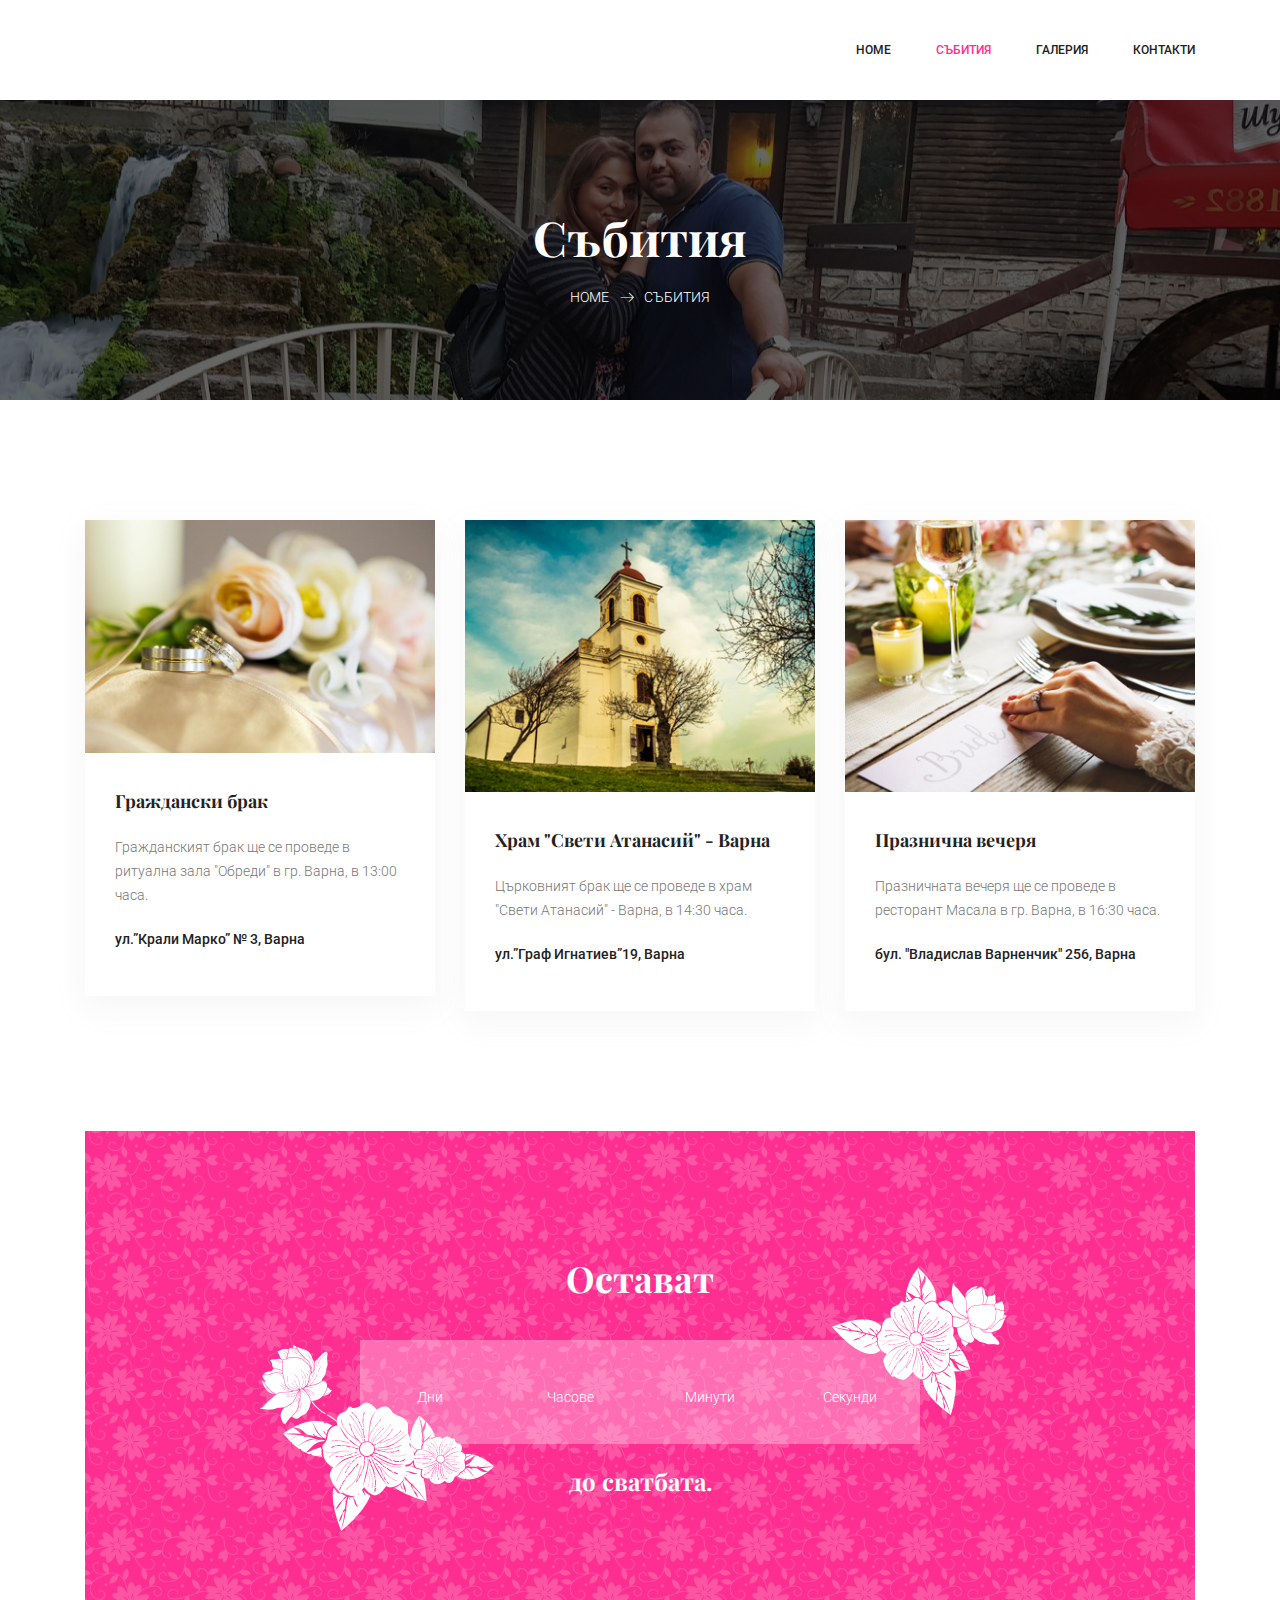
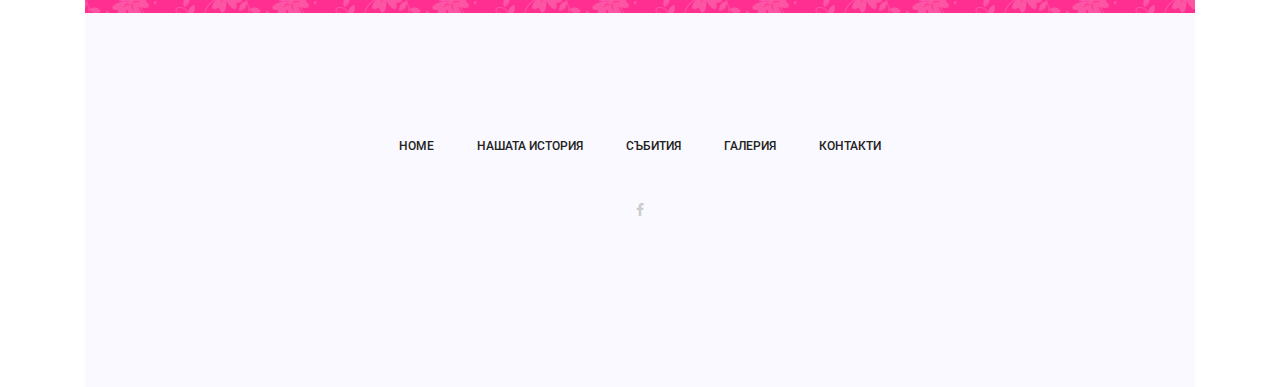
==== accomodation.html @ 2ae1860b "Initial commit" ====
<!doctype html>
<html lang="en">

<head>
	<!-- Required meta tags -->
	<meta charset="utf-8">
	<meta name="viewport" content="width=device-width, initial-scale=1, shrink-to-fit=no">
	<link rel="icon" href="img/favicon.png" type="image/png">
	<title>Сватбата на Ники и Стефи</title>
	<!-- Bootstrap CSS -->
	<link rel="stylesheet" href="css/bootstrap.css">
	<link rel="stylesheet" href="vendors/linericon/style.css">
	<link rel="stylesheet" href="css/font-awesome.min.css">
	<link rel="stylesheet" href="vendors/owl-carousel/owl.carousel.min.css">
	<link rel="stylesheet" href="vendors/lightbox/simpleLightbox.css">
	<link rel="stylesheet" href="vendors/nice-select/css/nice-select.css">
	<link rel="stylesheet" href="vendors/animate-css/animate.css">
	<!-- main css -->
	<link rel="stylesheet" href="css/style.css">
	<link rel="stylesheet" href="css/responsive.css">
</head>

<body>

	<!--================Header Menu Area =================-->
	<header class="header_area">
		<div class="main_menu">
			<nav class="navbar navbar-expand-lg navbar-light">
				<div class="container box_1620">
					<!-- Brand and toggle get grouped for better mobile display -->
					<a class="navbar-brand logo_h" href="index.html"><img src="img/logo.png" alt=""></a>
					<button class="navbar-toggler" type="button" data-toggle="collapse" data-target="#navbarSupportedContent"
					 aria-controls="navbarSupportedContent" aria-expanded="false" aria-label="Toggle navigation">
						<span class="icon-bar"></span>
						<span class="icon-bar"></span>
						<span class="icon-bar"></span>
					</button>
					<!-- Collect the nav links, forms, and other content for toggling -->
					<div class="collapse navbar-collapse offset" id="navbarSupportedContent">
						<ul class="nav navbar-nav menu_nav ml-auto">
							<li class="nav-item"><a class="nav-link" href="index.html">Home</a></li>
							<li class="nav-item active"><a class="nav-link" href="accomodation.html">Събития</a></li>
							<li class="nav-item"><a class="nav-link" href="gallery.html">Галерия</a></li>
							<li class="nav-item"><a class="nav-link" href="contact.html">Контакти</a></li>
						</ul>
					</div>
				</div>
			</nav>
		</div>
	</header>
	<!--================Header Menu Area =================-->

	<!--================Home Banner Area =================-->
	<section class="banner_area">
		<div class="banner_inner banner_box d-flex align-items-center">
			<div class="overlay bg-parallax" data-stellar-ratio="0.9" data-stellar-vertical-offset="0" data-background=""></div>
			<div class="container">
				<div class="banner_content text-center">
					<h2>Събития</h2>
					<div class="page_link">
						<a href="index.html">Home</a>
						<a href="accomodation.html">Събития</a>
					</div>
				</div>
			</div>
		</div>
	</section>
	<!--================End Home Banner Area =================-->

	<!--================Accomodation Area =================-->
	<section class="act_area p_120">
		<div class="container">
			<div class="row act_inner">
				<div class="col-lg-4">
					<div class="progress_item">
						<img class="img-fluid" src="./img/act/obredi2.jpg" alt="">
						<div class="progress_text">
							<a href="http://obredivarna.bg/">
								<h4>Граждански брак</h4>
							</a>
							<p>Гражданският брак ще се проведе в ритуална зала "Обреди" в гр. Варна, в 13:00 часа.</p>
							<div class="date">
								<a href="https://www.google.com/maps?ll=43.201697,27.91067&z=16&t=m&hl=bg-BG&gl=BG&mapclient=embed&daddr=%D1%83%D0%BB.+%E2%80%9E%D0%9A%D1%80%D0%B0%D0%BB%D0%B8+%D0%9C%D0%B0%D1%80%D0%BA%D0%BE%E2%80%9C+3+9000+%D0%92%D0%B0%D1%80%D0%BD%D0%B0+%D0%A6%D0%B5%D0%BD%D1%82%D1%8A%D1%80,+%D0%92%D0%B0%D1%80%D0%BD%D0%B0@43.2016972,27.9106699">ул.”Крали
									Марко” № 3, Варна</a>
							</div>
						</div>
					</div>
				</div>
				<div class="col-lg-4">
					<div class="progress_item">
						<img class="img-fluid" src="img/act/act-1.jpg" alt="">
						<div class="progress_text">
							<a href="http://www.sv-atanasii-varna.org/">
								<h4>Храм "Свети Атанасий" - Варна</h4>
							</a>
							<p>Църковният брак ще се проведе в храм "Свети Атанасий" - Варна, в 14:30 часа.</p>
							<div class="date">
								<a href="https://www.google.com/maps?q=%D1%83%D0%BB.+%D0%B3%D1%80%D0%B0%D1%84+%D0%B8%D0%B3%D0%BD%D0%B0%D1%82%D0%B8%D0%B5%D0%B2+19+%D0%B2%D0%B0%D1%80%D0%BD%D0%B0&um=1&ie=UTF-8&sa=X&ved=0ahUKEwjigrrato7gAhUKr6QKHTGVBI4Q_AUIDigB">
									ул.”Граф Игнатиев”19, Варна</a>
							</div>
						</div>
					</div>
				</div>
				<div class="col-lg-4">
					<div class="progress_item">
						<img class="img-fluid" src="img/act/act-3.jpg" alt="">
						<div class="progress_text">
							<a href="https://www.facebook.com/MasalaRestaurantVarna/">
								<h4>Празнична вечеря</h4>
							</a>
							<p>Празничната вечеря ще се проведе в ресторант Масала в гр. Варна, в 16:30 часа.</p>
							<div class="date">
								<a href="https://www.google.com/maps/place/%D0%9C%D0%BE%D0%BB+%D0%92%D0%B0%D1%80%D0%BD%D0%B0+%D0%A2%D0%B0%D1%83%D1%8A%D1%80%D1%81,+%D0%B1%D1%83%D0%BB.+%E2%80%9E%D0%92%D0%BB%D0%B0%D0%B4%D0%B8%D1%81%D0%BB%D0%B0%D0%B2+%D0%92%D0%B0%D1%80%D0%BD%D0%B5%D0%BD%D1%87%D0%B8%D0%BA%E2%80%9C+256,+9009+%D0%97%D0%B0%D0%BF%D0%B0%D0%B4%D0%BD%D0%B0+%D0%BF%D1%80%D0%BE%D0%BC%D0%B8%D1%88%D0%BB%D0%B5%D0%BD%D0%B0+%D0%B7%D0%BE%D0%BD%D0%B0,+%D0%92%D0%B0%D1%80%D0%BD%D0%B0/@43.2221572,27.874353,17z/data=!3m1!4b1!4m5!3m4!1s0x40a4549b9bf21429:0xadcc6a8dfb2bb887!8m2!3d43.2221833!4d27.8766342">бул.
									"Владислав Варненчик" 256, Варна</a>
							</div>
						</div>
					</div>
				</div>
			</div>
		</div>
	</section>
	<!--================End Accomodation Area =================-->

	<!--================Timer Area =================-->
	<section class="timer_area">
		<div class="container box_1620">
			<div class="timer_inner p_120">
				<h5>Остават</h5>
				<div id="timer" class="timer">
					<div class="timer__section days">
						<div class="timer__number"></div>
						<div class="timer__label">Дни</div>
					</div>
					<div class="timer__section hours">
						<div class="timer__number"></div>
						<div class="timer__label">Часове</div>
					</div>
					<div class="timer__section minutes">
						<div class="timer__number"></div>
						<div class="timer__label">Минути</div>
					</div>
					<div class="timer__section seconds">
						<div class="timer__number"></div>
						<div class="timer__label">Секунди</div>
					</div>
				</div>
				<p>до сватбата.</p>
			</div>
		</div>
	</section>

	<!--================End Timer Area =================-->

	<!--================Footer Area =================-->
	<footer class="footer_area">
		<div class="container box_1620">
			<div class="footer_inner p_120">
				<ul class="list f_menu">
					<li><a href="./index.html">Home</a></li>
					<li><a href="./our-story.html">Нашата История</a></li>
					<li><a href="./accomodation.html">Събития</a></li>
					<li><a href="./gallery.html">Галерия</a></li>
					<li><a href="./contact.html">Контакти</a></li>
				</ul>
				<ul class="list f_social">
					<li><a href="https://www.facebook.com/St.Koleva20"><i class="fa fa-facebook"></i></a></li>
				</ul>
			</div>
		</div>
	</footer>
	<!--================End Footer Area =================-->




	<!-- Optional JavaScript -->
	<!-- jQuery first, then Popper.js, then Bootstrap JS -->
	<script src="js/jquery-3.2.1.min.js"></script>
	<script src="js/popper.js"></script>
	<script src="js/bootstrap.min.js"></script>
	<script src="js/stellar.js"></script>
	<script src="vendors/lightbox/simpleLightbox.min.js"></script>
	<script src="vendors/nice-select/js/jquery.nice-select.min.js"></script>
	<script src="vendors/isotope/imagesloaded.pkgd.min.js"></script>
	<script src="vendors/isotope/isotope-min.js"></script>
	<script src="vendors/owl-carousel/owl.carousel.min.js"></script>
	<script src="js/jquery.ajaxchimp.min.js"></script>
	<script src="js/mail-script.js"></script>
	<script src="js/theme.js"></script>
	<script src="vendors/flipclock/timer.js"></script>

</body>

</html>
---- vendors/linericon/style.css ----
@font-face {
	font-family: 'Linearicons-Free';
	src:url('fonts/Linearicons-Free.eot?w118d');
	src:url('fonts/Linearicons-Free.eot?#iefixw118d') format('embedded-opentype'),
		url('fonts/Linearicons-Free.woff2?w118d') format('woff2'),
		url('fonts/Linearicons-Free.woff?w118d') format('woff'),
		url('fonts/Linearicons-Free.ttf?w118d') format('truetype'),
		url('fonts/Linearicons-Free.svg?w118d#Linearicons-Free') format('svg');
	font-weight: normal;
	font-style: normal;
}

.lnr {
	font-family: 'Linearicons-Free';
	speak: none;
	font-style: normal;
	font-weight: normal;
	font-variant: normal;
	text-transform: none;
	line-height: 1;

	/* Better Font Rendering =========== */
	-webkit-font-smoothing: antialiased;
	-moz-osx-font-smoothing: grayscale;
}

.lnr-home:before {
	content: "\e800";
}
.lnr-apartment:before {
	content: "\e801";
}
.lnr-pencil:before {
	content: "\e802";
}
.lnr-magic-wand:before {
	content: "\e803";
}
.lnr-drop:before {
	content: "\e804";
}
.lnr-lighter:before {
	content: "\e805";
}
.lnr-poop:before {
	content: "\e806";
}
.lnr-sun:before {
	content: "\e807";
}
.lnr-moon:before {
	content: "\e808";
}
.lnr-cloud:before {
	content: "\e809";
}
.lnr-cloud-upload:before {
	content: "\e80a";
}
.lnr-cloud-download:before {
	content: "\e80b";
}
.lnr-cloud-sync:before {
	content: "\e80c";
}
.lnr-cloud-check:before {
	content: "\e80d";
}
.lnr-database:before {
	content: "\e80e";
}
.lnr-lock:before {
	content: "\e80f";
}
.lnr-cog:before {
	content: "\e810";
}
.lnr-trash:before {
	content: "\e811";
}
.lnr-dice:before {
	content: "\e812";
}
.lnr-heart:before {
	content: "\e813";
}
.lnr-star:before {
	content: "\e814";
}
.lnr-star-half:before {
	content: "\e815";
}
.lnr-star-empty:before {
	content: "\e816";
}
.lnr-flag:before {
	content: "\e817";
}
.lnr-envelope:before {
	content: "\e818";
}
.lnr-paperclip:before {
	content: "\e819";
}
.lnr-inbox:before {
	content: "\e81a";
}
.lnr-eye:before {
	content: "\e81b";
}
.lnr-printer:before {
	content: "\e81c";
}
.lnr-file-empty:before {
	content: "\e81d";
}
.lnr-file-add:before {
	content: "\e81e";
}
.lnr-enter:before {
	content: "\e81f";
}
.lnr-exit:before {
	content: "\e820";
}
.lnr-graduation-hat:before {
	content: "\e821";
}
.lnr-license:before {
	content: "\e822";
}
.lnr-music-note:before {
	content: "\e823";
}
.lnr-film-play:before {
	content: "\e824";
}
.lnr-camera-video:before {
	content: "\e825";
}
.lnr-camera:before {
	content: "\e826";
}
.lnr-picture:before {
	content: "\e827";
}
.lnr-book:before {
	content: "\e828";
}
.lnr-bookmark:before {
	content: "\e829";
}
.lnr-user:before {
	content: "\e82a";
}
.lnr-users:before {
	content: "\e82b";
}
.lnr-shirt:before {
	content: "\e82c";
}
.lnr-store:before {
	content: "\e82d";
}
.lnr-cart:before {
	content: "\e82e";
}
.lnr-tag:before {
	content: "\e82f";
}
.lnr-phone-handset:before {
	content: "\e830";
}
.lnr-phone:before {
	content: "\e831";
}
.lnr-pushpin:before {
	content: "\e832";
}
.lnr-map-marker:before {
	content: "\e833";
}
.lnr-map:before {
	content: "\e834";
}
.lnr-location:before {
	content: "\e835";
}
.lnr-calendar-full:before {
	content: "\e836";
}
.lnr-keyboard:before {
	content: "\e837";
}
.lnr-spell-check:before {
	content: "\e838";
}
.lnr-screen:before {
	content: "\e839";
}
.lnr-smartphone:before {
	content: "\e83a";
}
.lnr-tablet:before {
	content: "\e83b";
}
.lnr-laptop:before {
	content: "\e83c";
}
.lnr-laptop-phone:before {
	content: "\e83d";
}
.lnr-power-switch:before {
	content: "\e83e";
}
.lnr-bubble:before {
	content: "\e83f";
}
.lnr-heart-pulse:before {
	content: "\e840";
}
.lnr-construction:before {
	content: "\e841";
}
.lnr-pie-chart:before {
	content: "\e842";
}
.lnr-chart-bars:before {
	content: "\e843";
}
.lnr-gift:before {
	content: "\e844";
}
.lnr-diamond:before {
	content: "\e845";
}
.lnr-linearicons:before {
	content: "\e846";
}
.lnr-dinner:before {
	content: "\e847";
}
.lnr-coffee-cup:before {
	content: "\e848";
}
.lnr-leaf:before {
	content: "\e849";
}
.lnr-paw:before {
	content: "\e84a";
}
.lnr-rocket:before {
	content: "\e84b";
}
.lnr-briefcase:before {
	content: "\e84c";
}
.lnr-bus:before {
	content: "\e84d";
}
.lnr-car:before {
	content: "\e84e";
}
.lnr-train:before {
	content: "\e84f";
}
.lnr-bicycle:before {
	content: "\e850";
}
.lnr-wheelchair:before {
	content: "\e851";
}
.lnr-select:before {
	content: "\e852";
}
.lnr-earth:before {
	content: "\e853";
}
.lnr-smile:before {
	content: "\e854";
}
.lnr-sad:before {
	content: "\e855";
}
.lnr-neutral:before {
	content: "\e856";
}
.lnr-mustache:before {
	content: "\e857";
}
.lnr-alarm:before {
	content: "\e858";
}
.lnr-bullhorn:before {
	content: "\e859";
}
.lnr-volume-high:before {
	content: "\e85a";
}
.lnr-volume-medium:before {
	content: "\e85b";
}
.lnr-volume-low:before {
	content: "\e85c";
}
.lnr-volume:before {
	content: "\e85d";
}
.lnr-mic:before {
	content: "\e85e";
}
.lnr-hourglass:before {
	content: "\e85f";
}
.lnr-undo:before {
	content: "\e860";
}
.lnr-redo:before {
	content: "\e861";
}
.lnr-sync:before {
	content: "\e862";
}
.lnr-history:before {
	content: "\e863";
}
.lnr-clock:before {
	content: "\e864";
}
.lnr-download:before {
	content: "\e865";
}
.lnr-upload:before {
	content: "\e866";
}
.lnr-enter-down:before {
	content: "\e867";
}
.lnr-exit-up:before {
	content: "\e868";
}
.lnr-bug:before {
	content: "\e869";
}
.lnr-code:before {
	content: "\e86a";
}
.lnr-link:before {
	content: "\e86b";
}
.lnr-unlink:before {
	content: "\e86c";
}
.lnr-thumbs-up:before {
	content: "\e86d";
}
.lnr-thumbs-down:before {
	content: "\e86e";
}
.lnr-magnifier:before {
	content: "\e86f";
}
.lnr-cross:before {
	content: "\e870";
}
.lnr-menu:before {
	content: "\e871";
}
.lnr-list:before {
	content: "\e872";
}
.lnr-chevron-up:before {
	content: "\e873";
}
.lnr-chevron-down:before {
	content: "\e874";
}
.lnr-chevron-left:before {
	content: "\e875";
}
.lnr-chevron-right:before {
	content: "\e876";
}
.lnr-arrow-up:before {
	content: "\e877";
}
.lnr-arrow-down:before {
	content: "\e878";
}
.lnr-arrow-left:before {
	content: "\e879";
}
.lnr-arrow-right:before {
	content: "\e87a";
}
.lnr-move:before {
	content: "\e87b";
}
.lnr-warning:before {
	content: "\e87c";
}
.lnr-question-circle:before {
	content: "\e87d";
}
.lnr-menu-circle:before {
	content: "\e87e";
}
.lnr-checkmark-circle:before {
	content: "\e87f";
}
.lnr-cross-circle:before {
	content: "\e880";
}
.lnr-plus-circle:before {
	content: "\e881";
}
.lnr-circle-minus:before {
	content: "\e882";
}
.lnr-arrow-up-circle:before {
	content: "\e883";
}
.lnr-arrow-down-circle:before {
	content: "\e884";
}
.lnr-arrow-left-circle:before {
	content: "\e885";
}
.lnr-arrow-right-circle:before {
	content: "\e886";
}
.lnr-chevron-up-circle:before {
	content: "\e887";
}
.lnr-chevron-down-circle:before {
	content: "\e888";
}
.lnr-chevron-left-circle:before {
	content: "\e889";
}
.lnr-chevron-right-circle:before {
	content: "\e88a";
}
.lnr-crop:before {
	content: "\e88b";
}
.lnr-frame-expand:before {
	content: "\e88c";
}
.lnr-frame-contract:before {
	content: "\e88d";
}
.lnr-layers:before {
	content: "\e88e";
}
.lnr-funnel:before {
	content: "\e88f";
}
.lnr-text-format:before {
	content: "\e890";
}
.lnr-text-format-remove:before {
	content: "\e891";
}
.lnr-text-size:before {
	content: "\e892";
}
.lnr-bold:before {
	content: "\e893";
}
.lnr-italic:before {
	content: "\e894";
}
.lnr-underline:before {
	content: "\e895";
}
.lnr-strikethrough:before {
	content: "\e896";
}
.lnr-highlight:before {
	content: "\e897";
}
.lnr-text-align-left:before {
	content: "\e898";
}
.lnr-text-align-center:before {
	content: "\e899";
}
.lnr-text-align-right:before {
	content: "\e89a";
}
.lnr-text-align-justify:before {
	content: "\e89b";
}
.lnr-line-spacing:before {
	content: "\e89c";
}
.lnr-indent-increase:before {
	content: "\e89d";
}
.lnr-indent-decrease:before {
	content: "\e89e";
}
.lnr-pilcrow:before {
	content: "\e89f";
}
.lnr-direction-ltr:before {
	content: "\e8a0";
}
.lnr-direction-rtl:before {
	content: "\e8a1";
}
.lnr-page-break:before {
	content: "\e8a2";
}
.lnr-sort-alpha-asc:before {
	content: "\e8a3";
}
.lnr-sort-amount-asc:before {
	content: "\e8a4";
}
.lnr-hand:before {
	content: "\e8a5";
}
.lnr-pointer-up:before {
	content: "\e8a6";
}
.lnr-pointer-right:before {
	content: "\e8a7";
}
.lnr-pointer-down:before {
	content: "\e8a8";
}
.lnr-pointer-left:before {
	content: "\e8a9";
}
---- vendors/lightbox/simpleLightbox.css ----
.slbOverlay, .slbWrapOuter, .slbWrap {
  position: fixed;
  top: 0;
  right: 0;
  bottom: 0;
  left: 0;
}

.slbOverlay {
  overflow: hidden;
  z-index: 2000;
  background-color: #000;
  opacity: 0.7;
  filter: alpha(opacity=70);
  -webkit-animation: slbOverlay 0.5s;
  -moz-animation: slbOverlay 0.5s;
  animation: slbOverlay 0.5s;
}

.slbWrapOuter {
  overflow-x: hidden;
  overflow-y: auto;
  z-index: 2010;
}

.slbWrap {
  position: absolute;
  text-align: center;
}

.slbWrap:before {
  content: "";
  display: inline-block;
  height: 100%;
  vertical-align: middle;
}

.slbContentOuter {
  display: inline-block;
  vertical-align: middle;
  margin: 0px auto;
  padding: 0 1em;
  box-sizing: border-box;
  z-index: 2020;
  text-align: left;
  max-width: 100%;
}

.slbContentEl .slbContentOuter {
  padding: 5em 1em;
}

.slbContent {
  position: relative;
}

.slbContentEl .slbContent {
  -webkit-animation: slbEnter 0.3s;
  -moz-animation: slbEnter 0.3s;
  animation: slbEnter 0.3s;
  background-color: #fff;
  box-shadow: 0 0.2em 1em rgba(0, 0, 0, 0.4);
}

.slbImageWrap {
  -webkit-animation: slbEnter 0.3s;
  -moz-animation: slbEnter 0.3s;
  animation: slbEnter 0.3s;
  position: relative;
}

.slbImageWrap:after {
  content: "";
  position: absolute;
  left: 0;
  right: 0;
  top: 5em;
  bottom: 5em;
  display: block;
  z-index: -1;
  box-shadow: 0 0.2em 1em rgba(0, 0, 0, 0.6);
  background-color: #FFF;
}

.slbImage {
  width: auto;
  max-width: 100%;
  height: auto;
  display: block;
  line-height: 0;
  box-sizing: border-box;
  padding: 5em 0;
  margin: 0 auto;
}

.slbCaption {
  display: inline-block;
  max-width: 100%;
  overflow: hidden;
  text-overflow: ellipsis;
  white-space: nowrap;
  word-wrap: normal;
  font-size: 1.4em;
  position: absolute;
  left: 0;
  right: 0;
  bottom: 0;
  padding: 0.71429em 0;
  color: #fff;
  color: rgba(255, 255, 255, 0.7);
  text-align: center;
}

.slbCloseBtn, .slbArrow {
  margin: 0;
  padding: 0;
  border: 0;
  cursor: pointer;
  background: none;
}

.slbCloseBtn::-moz-focus-inner, .slbArrow::-moz-focus-inner {
  padding: 0;
  border: 0;
}

.slbCloseBtn:hover, .slbArrow:hover {
  opacity: 0.5;
}

.slbCloseBtn:active, .slbArrow:active {
  opacity: 0.8;
}

.slbCloseBtn {
  -webkit-animation: slbEnter 0.3s;
  -moz-animation: slbEnter 0.3s;
  animation: slbEnter 0.3s;
  font-size: 3em;
  width: 1.66667em;
  height: 1.66667em;
  line-height: 1.66667em;
  position: absolute;
  right: -0.33333em;
  top: 0;
  color: #fff;
  color: rgba(255, 255, 255, 0.7);
  text-align: center;
    outline: none;
    box-shadow: none;
}

.slbLoading .slbCloseBtn {
  display: none;
}

.slbLoadingText {
  font-size: 1.4em;
  color: #fff;
  color: rgba(255, 255, 255, 0.9);
}

.slbArrows {
  position: fixed;
  top: 50%;
  left: 0;
  right: 0;
}

.slbLoading .slbArrows {
  display: none;
}

.slbArrow {
  position: absolute;
  top: 50%;
  margin-top: -5em;
  width: 5em;
  height: 10em;
  opacity: 0.7;
  text-indent: -999em;
  overflow: hidden;
    outline: none;
    box-shadow: none;
}

.slbArrow:before {
  content: "";
  position: absolute;
  top: 50%;
  left: 50%;
  margin: -0.8em 0 0 -0.8em;
  border: 0.8em solid transparent;
}

.slbArrow.next {
  right: 0;
}

.slbArrow.next:before {
  border-left-color: #fff;
}

.slbArrow.prev {
  left: 0;
}

.slbArrow.prev:before {
  border-right-color: #fff;
}

.slbIframeCont {
  width: 80em;
  height: 0;
  overflow: hidden;
  padding-top: 56.25%;
  margin: 5em 0;
}

.slbIframe {
  position: absolute;
  top: 0;
  left: 0;
  width: 100%;
  height: 100%;
  box-shadow: 0 0.2em 1em rgba(0, 0, 0, 0.6);
  background: #000;
}

@-webkit-keyframes slbOverlay {
  from {
    opacity: 0;
  }
  to {
    opacity: 0.7;
  }
}

@-moz-keyframes slbOverlay {
  from {
    opacity: 0;
  }
  to {
    opacity: 0.7;
  }
}

@keyframes slbOverlay {
  from {
    opacity: 0;
  }
  to {
    opacity: 0.7;
  }
}

@-webkit-keyframes slbEnter {
  from {
    opacity: 0;
    -webkit-transform: translate3d(0, -1em, 0);
  }
  to {
    opacity: 1;
    -webkit-transform: translate3d(0, 0, 0);
  }
}

@-moz-keyframes slbEnter {
  from {
    opacity: 0;
    -moz-transform: translate3d(0, -1em, 0);
  }
  to {
    opacity: 1;
    -moz-transform: translate3d(0, 0, 0);
  }
}

@keyframes slbEnter {
  from {
    opacity: 0;
    -webkit-transform: translate3d(0, -1em, 0);
    -moz-transform: translate3d(0, -1em, 0);
    -ms-transform: translate3d(0, -1em, 0);
    -o-transform: translate3d(0, -1em, 0);
    transform: translate3d(0, -1em, 0);
  }
  to {
    opacity: 1;
    -webkit-transform: translate3d(0, 0, 0);
    -moz-transform: translate3d(0, 0, 0);
    -ms-transform: translate3d(0, 0, 0);
    -o-transform: translate3d(0, 0, 0);
    transform: translate3d(0, 0, 0);
  }
}
---- vendors/nice-select/css/nice-select.css ----
.nice-select {
  -webkit-tap-highlight-color: transparent;
  background-color: #fff;
  border-radius: 5px;
  border: solid 1px #e8e8e8;
  box-sizing: border-box;
  clear: both;
  cursor: pointer;
  display: block;
  float: left;
  font-family: inherit;
  font-size: 14px;
  font-weight: normal;
  height: 42px;
  line-height: 40px;
  outline: none;
  padding-left: 18px;
  padding-right: 30px;
  position: relative;
  text-align: left !important;
  -webkit-transition: all 0.2s ease-in-out;
  transition: all 0.2s ease-in-out;
  -webkit-user-select: none;
     -moz-user-select: none;
      -ms-user-select: none;
          user-select: none;
  white-space: nowrap;
  width: auto; }
  .nice-select:hover {
    border-color: #dbdbdb; }
  .nice-select:active, .nice-select.open, .nice-select:focus {
    border-color: #999; }
  .nice-select:after {
    border-bottom: 2px solid #999;
    border-right: 2px solid #999;
    content: '';
    display: block;
    height: 5px;
    margin-top: -4px;
    pointer-events: none;
    position: absolute;
    right: 12px;
    top: 50%;
    -webkit-transform-origin: 66% 66%;
        -ms-transform-origin: 66% 66%;
            transform-origin: 66% 66%;
    -webkit-transform: rotate(45deg);
        -ms-transform: rotate(45deg);
            transform: rotate(45deg);
    -webkit-transition: all 0.15s ease-in-out;
    transition: all 0.15s ease-in-out;
    width: 5px; }
  .nice-select.open:after {
    -webkit-transform: rotate(-135deg);
        -ms-transform: rotate(-135deg);
            transform: rotate(-135deg); }
  .nice-select.open .list {
    opacity: 1;
    pointer-events: auto;
    -webkit-transform: scale(1) translateY(0);
        -ms-transform: scale(1) translateY(0);
            transform: scale(1) translateY(0); }
  .nice-select.disabled {
    border-color: #ededed;
    color: #999;
    pointer-events: none; }
    .nice-select.disabled:after {
      border-color: #cccccc; }
  .nice-select.wide {
    width: 100%; }
    .nice-select.wide .list {
      left: 0 !important;
      right: 0 !important; }
  .nice-select.right {
    float: right; }
    .nice-select.right .list {
      left: auto;
      right: 0; }
  .nice-select.small {
    font-size: 12px;
    height: 36px;
    line-height: 34px; }
    .nice-select.small:after {
      height: 4px;
      width: 4px; }
    .nice-select.small .option {
      line-height: 34px;
      min-height: 34px; }
  .nice-select .list {
    background-color: #fff;
    border-radius: 5px;
    box-shadow: 0 0 0 1px rgba(68, 68, 68, 0.11);
    box-sizing: border-box;
    margin-top: 4px;
    opacity: 0;
    overflow: hidden;
    padding: 0;
    pointer-events: none;
    position: absolute;
    top: 100%;
    left: 0;
    -webkit-transform-origin: 50% 0;
        -ms-transform-origin: 50% 0;
            transform-origin: 50% 0;
    -webkit-transform: scale(0.75) translateY(-21px);
        -ms-transform: scale(0.75) translateY(-21px);
            transform: scale(0.75) translateY(-21px);
    -webkit-transition: all 0.2s cubic-bezier(0.5, 0, 0, 1.25), opacity 0.15s ease-out;
    transition: all 0.2s cubic-bezier(0.5, 0, 0, 1.25), opacity 0.15s ease-out;
    z-index: 9; }
    .nice-select .list:hover .option:not(:hover) {
      background-color: transparent !important; }
  .nice-select .option {
    cursor: pointer;
    font-weight: 400;
    line-height: 40px;
    list-style: none;
    min-height: 40px;
    outline: none;
    padding-left: 18px;
    padding-right: 29px;
    text-align: left;
    -webkit-transition: all 0.2s;
    transition: all 0.2s; }
    .nice-select .option:hover, .nice-select .option.focus, .nice-select .option.selected.focus {
      background-color: #f6f6f6; }
    .nice-select .option.selected {
      font-weight: bold; }
    .nice-select .option.disabled {
      background-color: transparent;
      color: #999;
      cursor: default; }

.no-csspointerevents .nice-select .list {
  display: none; }

.no-csspointerevents .nice-select.open .list {
  display: block; }
---- css/style.css ----
/*----------------------------------------------------
@File: Default Styles
@Author: Rocky Ahmed
@URL: http://wethemez.com
Author E-mail: rockybd1995@gmail.com

This file contains the styling for the actual theme, this
is the file you need to edit to change the look of the
theme.
---------------------------------------------------- */
/*=====================================================================
@Template Name: Honey Wedding 
@Author: Rocky Ahmed
@Developed By: Rocky Ahmed
@Developer URL: http://rocky.wethemez.com
Author E-mail: rockybd1995@gmail.com

@Default Styles

Table of Content:
01/ Variables
02/ predefin
03/ header
04/ button
05/ banner
06/ breadcrumb
07/ about
08/ team
09/ project 
10/ price 
11/ team 
12/ blog 
13/ video  
14/ features  
15/ career  
16/ contact 
17/ footer

=====================================================================*/
/*----------------------------------------------------*/
/*font Variables*/
/*Color Variables*/
/*=================== fonts ====================*/
@import url("https://fonts.googleapis.com/css?family=Playfair+Display:400,700,900|Roboto:300,400,500,700");
/*---------------------------------------------------- */
/*----------------------------------------------------*/
.list {
  list-style: none;
  margin: 0px;
  padding: 0px;
}

a {
  text-decoration: none;
  -webkit-transition: all 0.3s ease-in-out;
  -o-transition: all 0.3s ease-in-out;
  transition: all 0.3s ease-in-out;
}

a:hover, a:focus {
  text-decoration: none;
  outline: none;
}

.row.m0 {
  margin: 0px;
}

.p0 {
  padding: 0px;
}

.mb_30 {
  margin-bottom: -30px;
}

body {
  line-height: 24px;
  font-size: 14px;
  font-family: "Roboto", sans-serif;
  font-weight: 300;
  color: #777777;
}

h1, h2, h3, h4, h5, h6 {
  font-family: "Playfair Display", serif;
  font-weight: 600;
}

button:focus {
  outline: none;
  -webkit-box-shadow: none;
  box-shadow: none;
}

.p_120 {
  padding-top: 120px;
  padding-bottom: 120px;
}

.pad_top {
  padding-top: 120px;
}

.mt-25 {
  margin-top: 25px;
}

@media (min-width: 1620px) {
  .box_1620 {
    max-width: 1650px;
    margin: auto;
  }
}

/* Main Title Area css
============================================================================================ */
.main_title {
  text-align: center;
  max-width: 720px;
  margin: 0px auto 75px;
}

.main_title h2 {
  font-weight: bold;
  font-family: "Playfair Display", serif;
  font-size: 36px;
  color: #222222;
  margin-bottom: 12px;
}

.main_title p {
  font-size: 14px;
  font-family: "Roboto", sans-serif;
  font-weight: 300;
  line-height: 24px;
  color: #777777;
  margin-bottom: 0px;
}

.form_title {
  text-align: center;
  margin-bottom: 45px;
}

.form_title h2 {
  font-weight: bold;
  font-family: "Playfair Display", serif;
  font-size: 36px;
  color: #ff2f92;
  margin-bottom: 12px;
}

.form_title p {
  font-size: 14px;
  font-family: "Roboto", sans-serif;
  font-weight: 300;
  line-height: 24px;
  color: #777777;
  margin-bottom: 0px;
}

/* End Main Title Area css
============================================================================================ */
/*---------------------------------------------------- */
/*----------------------------------------------------*/
.header_area {
  position: absolute;
  width: 100%;
  top: 0;
  left: 0;
  z-index: 99;
  -webkit-transition: background 0.4s, all 0.3s linear;
  -o-transition: background 0.4s, all 0.3s linear;
  transition: background 0.4s, all 0.3s linear;
}

.header_area .navbar {
  background: transparent;
  padding: 0px;
  border: 0px;
  border-radius: 0px;
}

.header_area .navbar .nav .nav-item {
  margin-right: 45px;
}

.header_area .navbar .nav .nav-item .nav-link {
  font: 500 12px/100px "Roboto", sans-serif;
  text-transform: uppercase;
  color: #222222;
  padding: 0px;
  display: inline-block;
}

.header_area .navbar .nav .nav-item .nav-link:after {
  display: none;
}

.header_area .navbar .nav .nav-item:hover .nav-link, .header_area .navbar .nav .nav-item.active .nav-link {
  color: #ff2f92;
}

.header_area .navbar .nav .nav-item.submenu {
  position: relative;
}

.header_area .navbar .nav .nav-item.submenu ul {
  border: none;
  padding: 0px;
  border-radius: 0px;
  -webkit-box-shadow: none;
  box-shadow: none;
  margin: 0px;
  background: #fff;
}

@media (min-width: 992px) {
  .header_area .navbar .nav .nav-item.submenu ul {
    position: absolute;
    top: 120%;
    left: 0px;
    min-width: 200px;
    text-align: left;
    opacity: 0;
    -webkit-transition: all 300ms ease-in;
    -o-transition: all 300ms ease-in;
    transition: all 300ms ease-in;
    visibility: hidden;
    display: block;
    border: none;
    padding: 0px;
    border-radius: 0px;
  }
}

.header_area .navbar .nav .nav-item.submenu ul:before {
  content: "";
  width: 0;
  height: 0;
  border-style: solid;
  border-width: 10px 10px 0 10px;
  border-color: #eeeeee transparent transparent transparent;
  position: absolute;
  right: 24px;
  top: 45px;
  z-index: 3;
  opacity: 0;
  -webkit-transition: all 400ms linear;
  -o-transition: all 400ms linear;
  transition: all 400ms linear;
}

.header_area .navbar .nav .nav-item.submenu ul .nav-item {
  display: block;
  float: none;
  margin-right: 0px;
  border-bottom: 1px solid #ededed;
  margin-left: 0px;
  -webkit-transition: all 0.4s linear;
  -o-transition: all 0.4s linear;
  transition: all 0.4s linear;
}

.header_area .navbar .nav .nav-item.submenu ul .nav-item .nav-link {
  line-height: 45px;
  color: #222222;
  padding: 0px 30px;
  -webkit-transition: all 150ms linear;
  -o-transition: all 150ms linear;
  transition: all 150ms linear;
  display: block;
  margin-right: 0px;
}

.header_area .navbar .nav .nav-item.submenu ul .nav-item:last-child {
  border-bottom: none;
}

.header_area .navbar .nav .nav-item.submenu ul .nav-item:hover .nav-link {
  background: #ff2f92;
  color: #fff;
}

@media (min-width: 992px) {
  .header_area .navbar .nav .nav-item.submenu:hover ul {
    visibility: visible;
    opacity: 1;
    top: 100%;
  }
}

.header_area .navbar .nav .nav-item.submenu:hover ul .nav-item {
  margin-top: 0px;
}

.header_area .navbar .nav .nav-item:last-child {
  margin-right: 0px;
}

.header_area .navbar .search {
  font-size: 12px;
  line-height: 60px;
  display: inline-block;
  color: #222222;
  margin-left: 214px;
}

.header_area .navbar .search i {
  font-weight: 600;
}

.header_area + section, .header_area + row, .header_area + div {
  margin-top: 100px;
}

.header_area.navbar_fixed .main_menu {
  position: fixed;
  width: 100%;
  top: -70px;
  left: 0;
  right: 0;
  background: #fff;
  -webkit-transform: translateY(70px);
  -ms-transform: translateY(70px);
  transform: translateY(70px);
  -webkit-transition: background 500ms ease, -webkit-transform 500ms ease;
  transition: background 500ms ease, -webkit-transform 500ms ease;
  -o-transition: transform 500ms ease, background 500ms ease;
  transition: transform 500ms ease, background 500ms ease;
  transition: transform 500ms ease, background 500ms ease, -webkit-transform 500ms ease;
  -webkit-transition: transform 500ms ease, background 500ms ease;
  -webkit-box-shadow: 0px 3px 16px 0px rgba(0, 0, 0, 0.1);
  box-shadow: 0px 3px 16px 0px rgba(0, 0, 0, 0.1);
}

.top_menu {
  border-bottom: 1px solid #eeeeee;
}

.top_menu .header_social li {
  display: inline-block;
  margin-right: 15px;
}

.top_menu .header_social li a {
  font-size: 12px;
  color: #ccc;
  display: inline-block;
  line-height: 45px;
  -webkit-transition: all 300ms linear 0s;
  -o-transition: all 300ms linear 0s;
  transition: all 300ms linear 0s;
}

.top_menu .header_social li:last-child {
  margin-right: 0px;
}

.top_menu .header_social li:hover a {
  color: #ff2f92;
}

.top_menu .ac_btn {
  line-height: 28px;
  border: 1px solid #eeeeee;
  display: inline-block;
  background: #f9f9ff;
  padding: 0px 19px;
  font-size: 12px;
  font-family: "Roboto", sans-serif;
  font-weight: 500;
  color: #777777;
  -webkit-transition: all 300ms linear 0s;
  -o-transition: all 300ms linear 0s;
  transition: all 300ms linear 0s;
  margin-right: 1px;
  margin-top: 8px;
}

.top_menu .ac_btn:hover {
  background: #ff2f92;
  color: #fff;
  border-color: #ff2f92;
}

.top_menu .dn_btn {
  line-height: 28px;
  border: 1px solid #ff2f92;
  display: inline-block;
  background: #ff2f92;
  padding: 0px 19px;
  font-size: 12px;
  font-family: "Roboto", sans-serif;
  font-weight: 500;
  color: #fff;
  -webkit-transition: all 300ms linear 0s;
  -o-transition: all 300ms linear 0s;
  transition: all 300ms linear 0s;
}

.top_menu .dn_btn:hover {
  background: transparent;
  color: #777777;
  border-color: #ff2f92;
}

.top_menu .lan_pack {
  height: 30px;
  border: 1px solid #eeeeee;
  border-radius: 0px;
  line-height: 28px;
  font-size: 12px;
  font-family: "Roboto", sans-serif;
  font-weight: 500;
  padding-left: 19px;
  padding-right: 36px;
  color: #777777;
  background: #f9f9ff;
  margin-right: 5px;
  margin-top: 8px;
}

.top_menu .lan_pack .current {
  color: #777777;
}

.top_menu .lan_pack:after {
  content: "\f0d7";
  border: none !important;
  font: normal normal normal 12px/1 FontAwesome;
  -webkit-transform: rotate(0deg);
  -ms-transform: rotate(0deg);
  transform: rotate(0deg);
  height: auto;
  margin-top: -6px;
  right: 20px;
}

/*---------------------------------------------------- */
/*----------------------------------------------------*/
/* Home Banner Area css
============================================================================================ */
.home_banner_area {
  position: relative;
  z-index: 1;
  min-height: 800px;
}

.home_banner_area .banner_inner {
  position: relative;
  overflow: hidden;
  width: 100%;
  min-height: 800px;
}

.home_banner_area .banner_inner .overlay {
  background: url(../img/banner/home-banner.jpg) no-repeat scroll center center;
  position: absolute;
  left: 0;
  right: 0;
  top: 0;
  height: 100%;
  bottom: 0;
  z-index: -1;
}

.home_banner_area .banner_inner .banner_content {
  color: #fff;
}

.home_banner_area .banner_inner .banner_content h5 {
  font-size: 14px;
  font-family: "Roboto", sans-serif;
  letter-spacing: 1.4px;
  text-transform: uppercase;
  margin-top: 15px;
  margin-bottom: 15px;
}

.home_banner_area .banner_inner .banner_content h3 {
  color: #ff2f92;
  font-size: 48px;
  font-weight: bold;
  font-family: "Playfair Display", serif;
}

.blog_banner {
  min-height: 780px;
  position: relative;
  z-index: 1;
}

.blog_banner .banner_inner {
  background: #04091e;
  position: relative;
  overflow: hidden;
  width: 100%;
  min-height: 780px;
  z-index: 1;
}

.blog_banner .banner_inner .overlay {
  background: url(../img/banner/banner-2.jpg) no-repeat scroll center center;
  opacity: .5;
  height: 125%;
}

.blog_banner .banner_inner .blog_b_text {
  max-width: 700px;
  margin: auto;
  color: #fff;
  margin-top: 90px;
}

.blog_banner .banner_inner .blog_b_text h2 {
  font-size: 60px;
  font-weight: bold;
  font-family: "Playfair Display", serif;
  line-height: 66px;
  margin-bottom: 15px;
}

.blog_banner .banner_inner .blog_b_text p {
  font-size: 16px;
  margin-bottom: 35px;
}

.banner_box {
  max-width: 1620px;
  margin: auto;
}

.banner_area {
  position: relative;
  z-index: 1;
  min-height: 300px;
}

.banner_area .banner_inner {
  position: relative;
  overflow: hidden;
  width: 100%;
  min-height: 300px;
  background: #000;
  z-index: 1;
}

.banner_area .banner_inner .overlay {
  background: url(../img/banner/banner.jpg) no-repeat scroll center center;
  position: absolute;
  left: 0;
  right: 0;
  top: 0;
  height: 125%;
  bottom: 0;
  z-index: -1;
  opacity: .40;
}

.banner_area .banner_inner .banner_content h2 {
  font-weight: bold;
  color: #fff;
  font-size: 48px;
  font-family: "Playfair Display", serif;
  margin-bottom: 12px;
  padding-top: 10px;
  font-weight: bold;
}

.banner_area .banner_inner .banner_content .page_link a {
  font-size: 14px;
  color: #fff;
  font-family: "Roboto", sans-serif;
  margin-right: 32px;
  position: relative;
  text-transform: uppercase;
}

.banner_area .banner_inner .banner_content .page_link a:before {
  content: "\e87a";
  font-family: 'Linearicons-Free';
  position: absolute;
  right: -25px;
  top: 50%;
  -webkit-transform: translateY(-50%);
  -ms-transform: translateY(-50%);
  transform: translateY(-50%);
}

.banner_area .banner_inner .banner_content .page_link a:last-child {
  margin-right: 0px;
}

.banner_area .banner_inner .banner_content .page_link a:last-child:before {
  display: none;
}

.banner_area .banner_inner .banner_content .page_link a:hover {
  color: #ff2f92;
}

/* End Home Banner Area css
============================================================================================ */
/*---------------------------------------------------- */
/*----------------------------------------------------*/
/* Main Button Area css
============================================================================================ */
.main_btn {
  background: #ff2f92;
  color: #fff;
  text-align: center;
  padding: 0px 23px;
  display: inline-block;
  line-height: 40px;
  font-weight: bold;
  font-family: "Roboto", sans-serif;
  text-transform: uppercase;
  border: 1px solid #ff2f92;
}

.main_btn:hover {
  color: #ff2f92;
  background: transparent;
  border-color: #ff2f92;
}

.white_bg_btn {
  background: #f9f9ff;
  color: #222222;
  text-align: center;
  padding: 0px 26px;
  display: inline-block;
  line-height: 40px;
  font-weight: bold;
  font-family: "Roboto", sans-serif;
  text-transform: uppercase;
  border: 1px solid #eeeeee;
}

.white_bg_btn:hover {
  color: #ff2f92;
  background: transparent;
  border-color: #ff2f92;
}

.submit_btn {
  background: #ff2f92;
  color: #fff;
  text-align: center;
  padding: 0px 23px;
  display: inline-block;
  line-height: 40px;
  font-weight: bold;
  font-family: "Roboto", sans-serif;
  text-transform: uppercase;
  border: 1px solid #ff2f92;
  border-radius: 0px;
  outline: none !important;
  -webkit-box-shadow: none !important;
  box-shadow: none !important;
  cursor: pointer;
}

.submit_btn:hover {
  color: #ff2f92;
  background: transparent;
  border-color: #ff2f92;
}

/* End Main Button Area css
============================================================================================ */
/*---------------------------------------------------- */
/*----------------------------------------------------*/
/* Story Area css
============================================================================================ */
.story_area {
  overflow: hidden;
  background: #fff;
}

.story_inner .story_text {
  text-align: center;
  margin-top: 88px;
}

.story_inner .story_text h3 {
  color: #222222;
  font-size: 36px;
  font-family: "Playfair Display", serif;
  font-weight: bold;
  margin-bottom: 15px;
}

.story_inner .story_text p {
  max-width: 224px;
  margin: auto;
  font-size: 14px;
  line-height: 24px;
  font-weight: 300;
  margin-bottom: 30px;
}

/* End Story Area css
============================================================================================ */
/* Journey Area css
============================================================================================ */
.journey_image_items .journey_item {
  margin-bottom: 35px;
}

.journey_image_items .journey_item:last-child {
  margin-bottom: 0px;
}

.journey_item {
  text-align: center;
}

.journey_item h4 {
  font-family: "Playfair Display", serif;
  font-weight: bold;
  font-size: 18px;
  color: #222222;
  margin-bottom: 5px;
  margin-top: 15px;
}

.journey_item p {
  font-size: 14px;
  font-weight: 300;
  color: #777777;
  margin-bottom: 0px;
}

.journey_text_items .journey_item {
  margin-bottom: 60px;
  -webkit-box-shadow: 0px 10px 30px 0px rgba(153, 153, 153, 0.1);
  box-shadow: 0px 10px 30px 0px rgba(153, 153, 153, 0.1);
  text-align: center;
  padding: 45px 90px;
  position: relative;
  overflow: hidden;
}

.journey_text_items .journey_item:nth-child(odd):before {
  content: "";
  background: url(../img/journey/journey-shap-1.jpg) no-repeat scroll center center;
  position: absolute;
  left: -22px;
  bottom: -46px;
  height: 145px;
  width: 180px;
}

.journey_text_items .journey_item:nth-child(even):after {
  content: "";
  background: url(../img/journey/journey-shap-2.jpg) no-repeat scroll center center;
  position: absolute;
  right: -22px;
  bottom: -46px;
  height: 145px;
  width: 180px;
}

.journey_text_items .journey_item h4 {
  color: #222222;
  margin-bottom: 16px;
  font-family: "Playfair Display", serif;
  font-weight: bold;
}

.journey_text_items .journey_item p {
  font-size: 14px;
}

.journey_s_area .journey_s_inner {
  margin-bottom: -45px;
}

.journey_s_area .journey_s_inner .journey_item {
  margin-bottom: 45px;
}

/* End Journey Area css
============================================================================================ */
/* Moments Area css
============================================================================================ */
.moments_area .moments_inner {
  display: -webkit-box;
  display: -ms-flexbox;
  display: flex;
  -ms-flex-wrap: wrap;
  flex-wrap: wrap;
  margin: -3px;
  overflow: hidden;
}

.moments_area .gallery_item {
  -webkit-box-flex: 0;
  -ms-flex: 0 0 16.66%;
  flex: 0 0 16.66%;
  max-width: 16.66%;
  padding: 3px;
}

.h_gallery_item {
  position: relative;
  overflow: hidden;
}

.h_gallery_item:before {
  content: "";
  width: 100%;
  height: 100%;
  position: absolute;
  left: 0px;
  top: 0px;
  background: rgba(0, 0, 0, 0.5);
  opacity: 0;
  -webkit-transition: all 300ms ease;
  -o-transition: all 300ms ease;
  transition: all 300ms ease;
}

.h_gallery_item img {
  width: 100%;
}

.h_gallery_item .hover {
  position: absolute;
  bottom: 30px;
  left: 0px;
  width: 100%;
  text-align: center;
  -webkit-transition: all 300ms ease;
  -o-transition: all 300ms ease;
  transition: all 300ms ease;
}

.h_gallery_item .hover .light {
  color: #fff;
  font-size: 30px;
  opacity: 0;
  -webkit-transition: all 300ms ease;
  -o-transition: all 300ms ease;
  transition: all 300ms ease;
}

.h_gallery_item:hover:before {
  opacity: 1;
}

.h_gallery_item:hover .hover {
  bottom: 50%;
  -webkit-transform: translateY(50%);
  -ms-transform: translateY(50%);
  transform: translateY(50%);
}

.h_gallery_item:hover .hover .light {
  opacity: 1;
}

/* End Moments Area css
============================================================================================ */
/* Progress Area css
============================================================================================ */
.progress_item {
  -webkit-box-shadow: 0px 10px 30px 0px rgba(153, 153, 153, 0.1);
  box-shadow: 0px 10px 30px 0px rgba(153, 153, 153, 0.1);
}

.progress_item .progress_text {
  padding-top: 35px;
  padding-bottom: 45px;
  padding-left: 30px;
  padding-right: 30px;
}

.progress_item .progress_text h4 {
  font-weight: bold;
  font-family: "Playfair Display", serif;
  font-size: 18px;
  color: #222222;
  margin-bottom: 20px;
  -webkit-transition: all 300ms linear 0s;
  -o-transition: all 300ms linear 0s;
  transition: all 300ms linear 0s;
}

.progress_item .progress_text h4:hover {
  color: #ff2f92;
}

.progress_item .progress_text p {
  margin-bottom: 20px;
}

.progress_item .progress_text .date a {
  display: block;
  font-size: 14px;
  font-family: "Roboto", sans-serif;
  color: #222222;
  font-weight: 500;
}

.progress_item .progress_text .date a:last-child {
  margin-bottom: 0px;
}

/* End Progress Area css
============================================================================================ */
/* Love Journey Area css
============================================================================================ */
.love_journey_area .love_inner {
  max-width: 944px;
  margin: auto;
}

.love_js_items {
  margin-bottom: -50px;
}

.love_js_item {
  margin-bottom: 50px;
}

.love_js_item .col-lg-7 {
  vertical-align: middle;
  -ms-flex-item-align: center;
  align-self: center;
}

.right .love_text_item {
  margin-right: 0px;
}

.right .love_text_item:before {
  background: url(../img/journey/journey-shap-2.jpg) no-repeat scroll center center;
  right: -22px;
  left: auto;
}

.right .love_img {
  margin-left: 0px;
  margin-right: -112px;
}

.love_text_item {
  background: #fff;
  margin-right: -17px;
  position: relative;
  z-index: 2;
  -webkit-box-shadow: 0px 10px 30px 0px rgba(153, 153, 153, 0.1);
  box-shadow: 0px 10px 30px 0px rgba(153, 153, 153, 0.1);
  text-align: center;
  padding: 45px 90px;
  overflow: hidden;
}

.love_text_item:before {
  content: "";
  background: url(../img/journey/journey-shap-1.jpg) no-repeat scroll center center;
  position: absolute;
  left: -22px;
  bottom: -46px;
  height: 145px;
  width: 180px;
}

.love_text_item h4 {
  color: #222222;
  margin-bottom: 16px;
  font-family: "Playfair Display", serif;
  font-weight: bold;
}

.love_text_item p {
  font-size: 14px;
}

.love_img {
  margin-left: -112px;
}

.groomsmen_inner {
  margin-bottom: -50px;
}

.groomsmen_inner .journey_item {
  margin-bottom: 50px;
}

/* End Love Journey Area css
============================================================================================ */
/*---------------------------------------------------- */
/*----------------------------------------------------*/
.timer_inner {
  text-align: center;
  background: url(../img/timer-bg.png) no-repeat scroll center center;
  color: #fff;
  overflow: hidden;
}

.timer_inner h5 {
  font-size: 36px;
  font-family: "Playfair Display", serif;
  font-weight: bold;
  margin-bottom: 35px;
}

.timer_inner p {
  font-size: 24px;
  font-family: "Playfair Display", serif;
  font-weight: bold;
  margin-bottom: 0px;
  margin-top: 25px;
}

.timer_inner .timer {
  max-width: 560px;
  margin: auto;
  background: rgba(255, 255, 255, 0.3);
  display: -webkit-box;
  display: -ms-flexbox;
  display: flex;
  -ms-flex-wrap: wrap;
  flex-wrap: wrap;
  position: relative;
}

.timer_inner .timer:before {
  content: "";
  background: url(../img/timer-shap-1.png) no-repeat;
  height: 186px;
  width: 234px;
  position: absolute;
  left: -100px;
  bottom: -87px;
}

.timer_inner .timer:after {
  content: "";
  background: url(../img/timer-shap-2.png) no-repeat;
  height: 147px;
  width: 175px;
  position: absolute;
  right: -87px;
  top: -72px;
}

.timer_inner .timer .timer__section {
  -webkit-box-flex: 0;
  -ms-flex: 0 0 25%;
  flex: 0 0 25%;
  max-width: 25%;
  padding-top: 30px;
  padding-bottom: 35px;
}

.timer_inner .timer .timer__section .timer__number {
  font-size: 36px;
  color: #fff;
  font-family: "Playfair Display", serif;
  font-weight: bold;
  font-style: italic;
}

.timer_inner .timer .timer__section .timer__label {
  font-size: 14px;
  font-family: "Roboto", sans-serif;
  margin-top: 15px;
}

/*---------------------------------------------------- */
/*----------------------------------------------------*/
/* Causes Area css
============================================================================================ */
.causes_slider .owl-dots {
  text-align: center;
  margin-top: 80px;
}

.causes_slider .owl-dots .owl-dot {
  height: 14px;
  width: 14px;
  background: #eeeeee;
  display: inline-block;
  margin-right: 7px;
}

.causes_slider .owl-dots .owl-dot:last-child {
  margin-right: 0px;
}

.causes_slider .owl-dots .owl-dot.active {
  background: #ff2f92;
}

.causes_item {
  background: #fff;
}

.causes_item .causes_img {
  position: relative;
}

.causes_item .causes_img .c_parcent {
  position: absolute;
  bottom: 0px;
  width: 100%;
  left: 0px;
  height: 3px;
  background: rgba(255, 255, 255, 0.5);
}

.causes_item .causes_img .c_parcent span {
  width: 70%;
  height: 3px;
  background: #ff2f92;
  position: absolute;
  left: 0px;
  bottom: 0px;
}

.causes_item .causes_img .c_parcent span:before {
  content: "75%";
  position: absolute;
  right: -10px;
  bottom: 0px;
  background: #ff2f92;
  color: #fff;
  padding: 0px 5px;
}

.causes_item .causes_text {
  padding: 30px 35px 40px 30px;
}

.causes_item .causes_text h4 {
  color: #222222;
  font-family: "Playfair Display", serif;
  font-size: 18px;
  font-weight: 600;
  margin-bottom: 15px;
  cursor: pointer;
}

.causes_item .causes_text h4:hover {
  color: #ff2f92;
}

.causes_item .causes_text p {
  font-size: 14px;
  line-height: 24px;
  color: #777777;
  font-weight: 300;
  margin-bottom: 0px;
}

.causes_item .causes_bottom a {
  width: 50%;
  border: 1px solid #ff2f92;
  text-align: center;
  float: left;
  line-height: 50px;
  background: #ff2f92;
  color: #fff;
  font-family: "Roboto", sans-serif;
  font-size: 14px;
  font-weight: 500;
}

.causes_item .causes_bottom a + a {
  border-color: #eeeeee;
  background: #fff;
  font-size: 14px;
  color: #222222;
}

/* End Causes Area css
============================================================================================ */
/*================= latest_blog_area css =============*/
.latest_blog_area {
  background: #f9f9ff;
}

.single-recent-blog-post {
  margin-bottom: 30px;
}

.single-recent-blog-post .thumb {
  overflow: hidden;
}

.single-recent-blog-post .thumb img {
  -webkit-transition: all 0.7s linear;
  -o-transition: all 0.7s linear;
  transition: all 0.7s linear;
}

.single-recent-blog-post .details {
  padding-top: 30px;
}

.single-recent-blog-post .details .sec_h4 {
  line-height: 24px;
  padding: 10px 0px 13px;
  -webkit-transition: all 0.3s linear;
  -o-transition: all 0.3s linear;
  transition: all 0.3s linear;
}

.single-recent-blog-post .details .sec_h4:hover {
  color: #777777;
}

.single-recent-blog-post .date {
  font-size: 14px;
  line-height: 24px;
  font-weight: 400;
}

.single-recent-blog-post:hover img {
  -webkit-transform: scale(1.23) rotate(10deg);
  -ms-transform: scale(1.23) rotate(10deg);
  transform: scale(1.23) rotate(10deg);
}

.tags .tag_btn {
  font-size: 12px;
  font-weight: 500;
  line-height: 20px;
  border: 1px solid #eeeeee;
  display: inline-block;
  padding: 1px 18px;
  text-align: center;
  color: #222222;
}

.tags .tag_btn:before {
  background: #ff2f92;
}

.tags .tag_btn + .tag_btn {
  margin-left: 2px;
}

/*========= blog_categorie_area css ===========*/
.blog_categorie_area {
  padding-top: 80px;
  padding-bottom: 80px;
}

.categories_post {
  position: relative;
  text-align: center;
  cursor: pointer;
}

.categories_post img {
  max-width: 100%;
}

.categories_post .categories_details {
  position: absolute;
  top: 20px;
  left: 20px;
  right: 20px;
  bottom: 20px;
  background: rgba(34, 34, 34, 0.8);
  color: #fff;
  -webkit-transition: all 0.3s linear;
  -o-transition: all 0.3s linear;
  transition: all 0.3s linear;
  display: -webkit-box;
  display: -ms-flexbox;
  display: flex;
  -webkit-box-align: center;
  -ms-flex-align: center;
  align-items: center;
  -webkit-box-pack: center;
  -ms-flex-pack: center;
  justify-content: center;
}

.categories_post .categories_details h5 {
  margin-bottom: 0px;
  font-size: 18px;
  line-height: 26px;
  text-transform: uppercase;
  color: #fff;
  position: relative;
}

.categories_post .categories_details p {
  font-weight: 300;
  font-size: 14px;
  line-height: 26px;
  margin-bottom: 0px;
}

.categories_post .categories_details .border_line {
  margin: 10px 0px;
  background: #fff;
  width: 100%;
  height: 1px;
}

.categories_post:hover .categories_details {
  background: rgba(234, 44, 88, 0.85);
}

/*============ blog_left_sidebar css ==============*/
.blog_item {
  margin-bottom: 40px;
}

.blog_info {
  padding-top: 30px;
}

.blog_info .post_tag {
  padding-bottom: 20px;
}

.blog_info .post_tag a {
  font: 300 14px/21px "Roboto", sans-serif;
  color: #222222;
}

.blog_info .post_tag a:hover {
  color: #777777;
}

.blog_info .post_tag a.active {
  color: #ff2f92;
}

.blog_info .blog_meta li a {
  font: 300 14px/20px "Roboto", sans-serif;
  color: #777777;
  vertical-align: middle;
  padding-bottom: 12px;
  display: inline-block;
}

.blog_info .blog_meta li a i {
  color: #222222;
  font-size: 16px;
  font-weight: 600;
  padding-left: 15px;
  line-height: 20px;
  vertical-align: middle;
}

.blog_info .blog_meta li a:hover {
  color: #ff2f92;
}

.blog_post img {
  max-width: 100%;
}

.blog_details {
  padding-top: 20px;
}

.blog_details h2 {
  font-size: 24px;
  line-height: 36px;
  color: #222222;
  font-weight: 600;
  -webkit-transition: all 0.3s linear;
  -o-transition: all 0.3s linear;
  transition: all 0.3s linear;
}

.blog_details h2:hover {
  color: #ff2f92;
}

.blog_details p {
  margin-bottom: 26px;
}

.view_btn {
  font-size: 14px;
  line-height: 36px;
  display: inline-block;
  color: #222222;
  font-weight: 500;
  padding: 0px 30px;
  background: #fff;
}

.blog_right_sidebar {
  border: 1px solid #eeeeee;
  background: #fafaff;
  padding: 30px;
}

.blog_right_sidebar .widget_title {
  font-size: 18px;
  line-height: 25px;
  background: #ff2f92;
  text-align: center;
  color: #fff;
  padding: 8px 0px;
  margin-bottom: 30px;
}

.blog_right_sidebar .search_widget .input-group .form-control {
  font-size: 14px;
  line-height: 29px;
  border: 0px;
  width: 100%;
  font-weight: 300;
  color: #fff;
  padding-left: 20px;
  border-radius: 45px;
  z-index: 0;
  background: #ff2f92;
}

.blog_right_sidebar .search_widget .input-group .form-control.placeholder {
  color: #fff;
}

.blog_right_sidebar .search_widget .input-group .form-control:-moz-placeholder {
  color: #fff;
}

.blog_right_sidebar .search_widget .input-group .form-control::-moz-placeholder {
  color: #fff;
}

.blog_right_sidebar .search_widget .input-group .form-control::-webkit-input-placeholder {
  color: #fff;
}

.blog_right_sidebar .search_widget .input-group .form-control:focus {
  -webkit-box-shadow: none;
  box-shadow: none;
}

.blog_right_sidebar .search_widget .input-group .btn-default {
  position: absolute;
  right: 20px;
  background: transparent;
  border: 0px;
  -webkit-box-shadow: none;
  box-shadow: none;
  font-size: 14px;
  color: #fff;
  padding: 0px;
  top: 50%;
  -webkit-transform: translateY(-50%);
  -ms-transform: translateY(-50%);
  transform: translateY(-50%);
  z-index: 1;
}

.blog_right_sidebar .author_widget {
  text-align: center;
}

.blog_right_sidebar .author_widget h4 {
  font-size: 18px;
  line-height: 20px;
  color: #222222;
  margin-bottom: 5px;
  margin-top: 30px;
}

.blog_right_sidebar .author_widget p {
  margin-bottom: 0px;
}

.blog_right_sidebar .author_widget .social_icon {
  padding: 7px 0px 15px;
}

.blog_right_sidebar .author_widget .social_icon a {
  font-size: 14px;
  color: #222222;
  -webkit-transition: all 0.2s linear;
  -o-transition: all 0.2s linear;
  transition: all 0.2s linear;
}

.blog_right_sidebar .author_widget .social_icon a + a {
  margin-left: 20px;
}

.blog_right_sidebar .author_widget .social_icon a:hover {
  color: #ff2f92;
}

.blog_right_sidebar .popular_post_widget .post_item .media-body {
  -webkit-box-pack: center;
  -ms-flex-pack: center;
  justify-content: center;
  -ms-flex-item-align: center;
  align-self: center;
  padding-left: 20px;
}

.blog_right_sidebar .popular_post_widget .post_item .media-body h3 {
  font-size: 14px;
  line-height: 20px;
  color: #222222;
  margin-bottom: 4px;
  -webkit-transition: all 0.3s linear;
  -o-transition: all 0.3s linear;
  transition: all 0.3s linear;
}

.blog_right_sidebar .popular_post_widget .post_item .media-body h3:hover {
  color: #ff2f92;
}

.blog_right_sidebar .popular_post_widget .post_item .media-body p {
  font-size: 12px;
  line-height: 21px;
  margin-bottom: 0px;
}

.blog_right_sidebar .popular_post_widget .post_item + .post_item {
  margin-top: 20px;
}

.blog_right_sidebar .post_category_widget .cat-list li {
  border-bottom: 2px dotted #eee;
  -webkit-transition: all 0.3s ease 0s;
  -o-transition: all 0.3s ease 0s;
  transition: all 0.3s ease 0s;
  padding-bottom: 12px;
}

.blog_right_sidebar .post_category_widget .cat-list li a {
  font-size: 14px;
  line-height: 20px;
  color: #777;
}

.blog_right_sidebar .post_category_widget .cat-list li a p {
  margin-bottom: 0px;
}

.blog_right_sidebar .post_category_widget .cat-list li + li {
  padding-top: 15px;
}

.blog_right_sidebar .post_category_widget .cat-list li:hover {
  border-color: #ff2f92;
}

.blog_right_sidebar .post_category_widget .cat-list li:hover a {
  color: #ff2f92;
}

.blog_right_sidebar .newsletter_widget {
  text-align: center;
}

.blog_right_sidebar .newsletter_widget .form-group {
  margin-bottom: 8px;
}

.blog_right_sidebar .newsletter_widget .input-group-prepend {
  margin-right: -1px;
}

.blog_right_sidebar .newsletter_widget .input-group-text {
  background: #fff;
  border-radius: 0px;
  vertical-align: top;
  font-size: 12px;
  line-height: 36px;
  padding: 0px 0px 0px 15px;
  border: 1px solid #eeeeee;
  border-right: 0px;
}

.blog_right_sidebar .newsletter_widget .form-control {
  font-size: 12px;
  line-height: 24px;
  color: #cccccc;
  border: 1px solid #eeeeee;
  border-left: 0px;
  border-radius: 0px;
}

.blog_right_sidebar .newsletter_widget .form-control.placeholder {
  color: #cccccc;
}

.blog_right_sidebar .newsletter_widget .form-control:-moz-placeholder {
  color: #cccccc;
}

.blog_right_sidebar .newsletter_widget .form-control::-moz-placeholder {
  color: #cccccc;
}

.blog_right_sidebar .newsletter_widget .form-control::-webkit-input-placeholder {
  color: #cccccc;
}

.blog_right_sidebar .newsletter_widget .form-control:focus {
  outline: none;
  -webkit-box-shadow: none;
  box-shadow: none;
}

.blog_right_sidebar .newsletter_widget .bbtns {
  background: #ff2f92;
  color: #fff;
  font-size: 12px;
  line-height: 38px;
  display: inline-block;
  font-weight: 500;
  padding: 0px 24px 0px 24px;
  border-radius: 0;
}

.blog_right_sidebar .newsletter_widget .text-bottom {
  font-size: 12px;
}

.blog_right_sidebar .tag_cloud_widget ul li {
  display: inline-block;
}

.blog_right_sidebar .tag_cloud_widget ul li a {
  display: inline-block;
  border: 1px solid #eee;
  background: #fff;
  padding: 0px 13px;
  margin-bottom: 8px;
  -webkit-transition: all 0.3s ease 0s;
  -o-transition: all 0.3s ease 0s;
  transition: all 0.3s ease 0s;
  color: #222222;
  font-size: 12px;
}

.blog_right_sidebar .tag_cloud_widget ul li a:hover {
  background: #ff2f92;
  color: #fff;
}

.blog_right_sidebar .br {
  width: 100%;
  height: 1px;
  background: #eeeeee;
  margin: 30px 0px;
}

.blog-pagination {
  padding-top: 25px;
  padding-bottom: 95px;
}

.blog-pagination .page-link {
  border-radius: 0;
}

.blog-pagination .page-item {
  border: none;
}

.page-link {
  background: transparent;
  font-weight: 400;
}

.blog-pagination .page-item.active .page-link {
  background-color: #ff2f92;
  border-color: transparent;
  color: #fff;
}

.blog-pagination .page-link {
  position: relative;
  display: block;
  padding: 0.5rem 0.75rem;
  margin-left: -1px;
  line-height: 1.25;
  color: #8a8a8a;
  border: none;
}

.blog-pagination .page-link .lnr {
  font-weight: 600;
}

.blog-pagination .page-item:last-child .page-link,
.blog-pagination .page-item:first-child .page-link {
  border-radius: 0;
}

.blog-pagination .page-link:hover {
  color: #fff;
  text-decoration: none;
  background-color: #ff2f92;
  border-color: #eee;
}

/*============ Start Blog Single Styles  =============*/
.single-post-area .social-links {
  padding-top: 10px;
}

.single-post-area .social-links li {
  display: inline-block;
  margin-bottom: 10px;
}

.single-post-area .social-links li a {
  color: #cccccc;
  padding: 7px;
  font-size: 14px;
  -webkit-transition: all 0.2s linear;
  -o-transition: all 0.2s linear;
  transition: all 0.2s linear;
}

.single-post-area .social-links li a:hover {
  color: #222222;
}

.single-post-area .blog_details {
  padding-top: 26px;
}

.single-post-area .blog_details p {
  margin-bottom: 10px;
}

.single-post-area .quotes {
  margin-top: 20px;
  margin-bottom: 30px;
  padding: 24px 35px 24px 30px;
  background-color: white;
  -webkit-box-shadow: -20.84px 21.58px 30px 0px rgba(176, 176, 176, 0.1);
  box-shadow: -20.84px 21.58px 30px 0px rgba(176, 176, 176, 0.1);
  font-size: 14px;
  line-height: 24px;
  color: #777;
  font-style: italic;
}

.single-post-area .arrow {
  position: absolute;
}

.single-post-area .arrow .lnr {
  font-size: 20px;
  font-weight: 600;
}

.single-post-area .thumb .overlay-bg {
  background: rgba(0, 0, 0, 0.8);
}

.single-post-area .navigation-area {
  border-top: 1px solid #eee;
  padding-top: 30px;
  margin-top: 60px;
}

.single-post-area .navigation-area p {
  margin-bottom: 0px;
}

.single-post-area .navigation-area h4 {
  font-size: 18px;
  line-height: 25px;
  color: #222222;
  font-weight: 600;
}

.single-post-area .navigation-area .nav-left {
  text-align: left;
}

.single-post-area .navigation-area .nav-left .thumb {
  margin-right: 20px;
  background: #000;
}

.single-post-area .navigation-area .nav-left .thumb img {
  -webkit-transition: all 300ms linear 0s;
  -o-transition: all 300ms linear 0s;
  transition: all 300ms linear 0s;
}

.single-post-area .navigation-area .nav-left .lnr {
  margin-left: 20px;
  opacity: 0;
  -webkit-transition: all 300ms linear 0s;
  -o-transition: all 300ms linear 0s;
  transition: all 300ms linear 0s;
}

.single-post-area .navigation-area .nav-left:hover .lnr {
  opacity: 1;
}

.single-post-area .navigation-area .nav-left:hover .thumb img {
  opacity: .5;
}

@media (max-width: 767px) {
  .single-post-area .navigation-area .nav-left {
    margin-bottom: 30px;
  }
}

.single-post-area .navigation-area .nav-right {
  text-align: right;
}

.single-post-area .navigation-area .nav-right .thumb {
  margin-left: 20px;
  background: #000;
}

.single-post-area .navigation-area .nav-right .thumb img {
  -webkit-transition: all 300ms linear 0s;
  -o-transition: all 300ms linear 0s;
  transition: all 300ms linear 0s;
}

.single-post-area .navigation-area .nav-right .lnr {
  margin-right: 20px;
  opacity: 0;
  -webkit-transition: all 300ms linear 0s;
  -o-transition: all 300ms linear 0s;
  transition: all 300ms linear 0s;
}

.single-post-area .navigation-area .nav-right:hover .lnr {
  opacity: 1;
}

.single-post-area .navigation-area .nav-right:hover .thumb img {
  opacity: .5;
}

@media (max-width: 991px) {
  .single-post-area .sidebar-widgets {
    padding-bottom: 0px;
  }
}

.comments-area {
  background: #fafaff;
  border: 1px solid #eee;
  padding: 50px 30px;
  margin-top: 50px;
}

@media (max-width: 414px) {
  .comments-area {
    padding: 50px 8px;
  }
}

.comments-area h4 {
  text-align: center;
  margin-bottom: 50px;
  color: #222222;
  font-size: 18px;
}

.comments-area h5 {
  font-size: 16px;
  font-weight: bold;
  margin-bottom: 0px;
}

.comments-area a {
  color: #222222;
}

.comments-area .comment-list {
  padding-bottom: 48px;
}

.comments-area .comment-list:last-child {
  padding-bottom: 0px;
}

.comments-area .comment-list.left-padding {
  padding-left: 25px;
}

@media (max-width: 413px) {
  .comments-area .comment-list .single-comment h5 {
    font-size: 12px;
  }
  .comments-area .comment-list .single-comment .date {
    font-size: 11px;
  }
  .comments-area .comment-list .single-comment .comment {
    font-size: 10px;
  }
}

.comments-area .thumb {
  margin-right: 20px;
}

.comments-area .date {
  font-size: 13px;
  color: #cccccc;
  margin-bottom: 13px;
}

.comments-area .comment {
  color: #777777;
  margin-bottom: 0px;
}

.comments-area .btn-reply {
  background-color: #fff;
  color: #222222;
  border: 1px solid #eee;
  padding: 2px 18px;
  font-size: 12px;
  display: block;
  font-weight: 600;
  -webkit-transition: all 300ms linear 0s;
  -o-transition: all 300ms linear 0s;
  transition: all 300ms linear 0s;
}

.comments-area .btn-reply:hover {
  background-color: #ff2f92;
  color: #fff;
}

.comment-form {
  background: #fafaff;
  text-align: center;
  border: 1px solid #eee;
  padding: 47px 30px 43px;
  margin-top: 50px;
  margin-bottom: 40px;
}

.comment-form h4 {
  text-align: center;
  margin-bottom: 50px;
  font-size: 18px;
  line-height: 22px;
  color: #222222;
}

.comment-form .name {
  padding-left: 0px;
}

@media (max-width: 767px) {
  .comment-form .name {
    padding-right: 0px;
    margin-bottom: 1rem;
  }
}

.comment-form .email {
  padding-right: 0px;
}

@media (max-width: 991px) {
  .comment-form .email {
    padding-left: 0px;
  }
}

.comment-form .form-control {
  padding: 8px 20px;
  background: #fff;
  border: none;
  border-radius: 0px;
  width: 100%;
  font-size: 14px;
  color: #777777;
  border: 1px solid transparent;
}

.comment-form .form-control:focus {
  -webkit-box-shadow: none;
  box-shadow: none;
  border: 1px solid #eee;
}

.comment-form textarea.form-control {
  height: 140px;
  resize: none;
}

.comment-form ::-webkit-input-placeholder {
  /* Chrome/Opera/Safari */
  font-size: 13px;
  color: #777;
}

.comment-form ::-moz-placeholder {
  /* Firefox 19+ */
  font-size: 13px;
  color: #777;
}

.comment-form :-ms-input-placeholder {
  /* IE 10+ */
  font-size: 13px;
  color: #777;
}

.comment-form :-moz-placeholder {
  /* Firefox 18- */
  font-size: 13px;
  color: #777;
}

/*============ End Blog Single Styles  =============*/
/*---------------------------------------------------- */
/*----------------------------------------------------*/
/* Reservation Form Area css
============================================================================================ */
.reservation_form_area .res_form_inner {
  max-width: 555px;
  margin: auto;
  -webkit-box-shadow: 0px 10px 30px 0px rgba(153, 153, 153, 0.1);
  box-shadow: 0px 10px 30px 0px rgba(153, 153, 153, 0.1);
  padding: 75px 50px;
  position: relative;
}

.reservation_form_area .res_form_inner:before {
  content: "";
  background: url(../img/contact-shap-1.png);
  position: absolute;
  left: -125px;
  height: 421px;
  width: 98px;
  top: 50%;
  -webkit-transform: translateY(-50%);
  -ms-transform: translateY(-50%);
  transform: translateY(-50%);
}

.reservation_form_area .res_form_inner:after {
  content: "";
  background: url(../img/contact-shap-2.png);
  position: absolute;
  right: -125px;
  height: 421px;
  width: 98px;
  top: 50%;
  -webkit-transform: translateY(-50%);
  -ms-transform: translateY(-50%);
  transform: translateY(-50%);
}

.reservation_form .form-group input {
  height: 40px;
  border-radius: 0px;
  border: 1px solid #eeeeee;
  outline: none;
  -webkit-box-shadow: none;
  box-shadow: none;
  padding: 0px 15px;
  font-size: 13px;
  font-family: "Roboto", sans-serif;
  font-weight: 300;
  color: #999999;
}

.reservation_form .form-group input.placeholder {
  font-size: 13px;
  font-family: "Roboto", sans-serif;
  font-weight: 300;
  color: #999999;
}

.reservation_form .form-group input:-moz-placeholder {
  font-size: 13px;
  font-family: "Roboto", sans-serif;
  font-weight: 300;
  color: #999999;
}

.reservation_form .form-group input::-moz-placeholder {
  font-size: 13px;
  font-family: "Roboto", sans-serif;
  font-weight: 300;
  color: #999999;
}

.reservation_form .form-group input::-webkit-input-placeholder {
  font-size: 13px;
  font-family: "Roboto", sans-serif;
  font-weight: 300;
  color: #999999;
}

.reservation_form .form-group .res_select {
  height: 40px;
  border: 1px solid #eeeeee;
  border-radius: 0px;
  width: 100%;
  padding: 0px 15px;
  line-height: 36px;
}

.reservation_form .form-group .res_select .current {
  font-size: 13px;
  font-family: "Roboto", sans-serif;
  font-weight: 300;
  color: #999999;
}

.reservation_form .form-group .res_select:after {
  content: "\e874";
  font-family: 'Linearicons-Free';
  color: #cccccc;
  -webkit-transform: rotate(0deg);
  -ms-transform: rotate(0deg);
  transform: rotate(0deg);
  border: none;
  margin-top: -17px;
  font-size: 13px;
  right: 22px;
}

.reservation_form .form-group .res_select .list {
  width: 100%;
  border-radius: 0px;
}

.reservation_form .form-group .res_select .list li {
  font-size: 13px;
  font-family: "Roboto", sans-serif;
  font-weight: 300;
  color: #999999;
}

.reservation_form .form-group:last-child {
  text-align: center;
}

/* End Reservation Form Area css
============================================================================================ */
/*============== contact_area css ================*/
.mapBox {
  height: 420px;
  margin-bottom: 80px;
}

.contact_info .info_item {
  position: relative;
  padding-left: 45px;
}

.contact_info .info_item i {
  position: absolute;
  left: 0;
  top: 0;
  font-size: 20px;
  line-height: 24px;
  color: #ff2f92;
  font-weight: 600;
}

.contact_info .info_item h6 {
  font-size: 16px;
  line-height: 24px;
  color: "Playfair Display", serif;
  font-weight: bold;
  margin-bottom: 0px;
  color: #222222;
}

.contact_info .info_item h6 a {
  color: #222222;
}

.contact_info .info_item p {
  font-size: 14px;
  line-height: 24px;
  padding: 2px 0px;
}

.contact_form .form-group {
  margin-bottom: 10px;
}

.contact_form .form-group .form-control {
  font-size: 13px;
  line-height: 26px;
  color: #999;
  border: 1px solid #eeeeee;
  font-family: "Roboto", sans-serif;
  border-radius: 0px;
  padding-left: 20px;
}

.contact_form .form-group .form-control:focus {
  -webkit-box-shadow: none;
  box-shadow: none;
  outline: none;
}

.contact_form .form-group .form-control.placeholder {
  color: #999;
}

.contact_form .form-group .form-control:-moz-placeholder {
  color: #999;
}

.contact_form .form-group .form-control::-moz-placeholder {
  color: #999;
}

.contact_form .form-group .form-control::-webkit-input-placeholder {
  color: #999;
}

.contact_form .form-group textarea {
  resize: none;
}

.contact_form .form-group textarea.form-control {
  height: 140px;
}

.contact_form .submit_btn {
  margin-top: 20px;
  cursor: pointer;
}

/* Contact Success and error Area css
============================================================================================ */
.modal-message .modal-dialog {
  position: absolute;
  top: 36%;
  left: 50%;
  -webkit-transform: translateX(-50%) translateY(-50%) !important;
  -ms-transform: translateX(-50%) translateY(-50%) !important;
  transform: translateX(-50%) translateY(-50%) !important;
  margin: 0px;
  max-width: 500px;
  width: 100%;
}

.modal-message .modal-dialog .modal-content .modal-header {
  text-align: center;
  display: block;
  border-bottom: none;
  padding-top: 50px;
  padding-bottom: 50px;
}

.modal-message .modal-dialog .modal-content .modal-header .close {
  position: absolute;
  right: -15px;
  top: -15px;
  padding: 0px;
  color: #fff;
  opacity: 1;
  cursor: pointer;
}

.modal-message .modal-dialog .modal-content .modal-header h2 {
  display: block;
  text-align: center;
  color: #ff2f92;
  padding-bottom: 10px;
  font-family: "Playfair Display", serif;
}

.modal-message .modal-dialog .modal-content .modal-header p {
  display: block;
}

/* End Contact Success and error Area css
============================================================================================ */
/*---------------------------------------------------- */
/*----------------------------------------------------*/
/* Clients Logo Area css
============================================================================================ */
.clients_logo_area .clients_slider .item {
  text-align: center;
}

.clients_logo_area .clients_slider .item img {
  width: auto;
  text-align: center;
  display: block;
  margin: auto;
  line-height: 70px;
  opacity: .5;
  -webkit-transition: all 300ms linear 0s;
  -o-transition: all 300ms linear 0s;
  transition: all 300ms linear 0s;
}

.clients_logo_area .clients_slider .item:hover img {
  opacity: 1;
}

/* End Clients Logo Area css
============================================================================================ */
/*---------------------------------------------------- */
/*----------------------------------------------------*/
/*============== Elements Area css ================*/
.mb-20 {
  margin-bottom: 20px;
}

.mb-30 {
  margin-bottom: 30px;
}

.sample-text-area {
  padding: 100px 0px;
}

.sample-text-area .title_color {
  margin-bottom: 30px;
}

.sample-text-area p {
  line-height: 26px;
}

.sample-text-area p b {
  font-weight: bold;
  color: #ff2f92;
}

.sample-text-area p i {
  color: #ff2f92;
  font-style: italic;
}

.sample-text-area p sup {
  color: #ff2f92;
  font-style: italic;
}

.sample-text-area p sub {
  color: #ff2f92;
  font-style: italic;
}

.sample-text-area p del {
  color: #ff2f92;
}

.sample-text-area p u {
  color: #ff2f92;
}

/*============== End Elements Area css ================*/
/*==============Elements Button Area css ================*/
.elements_button .title_color {
  margin-bottom: 30px;
  color: #222222;
}

.title_color {
  color: #222222;
}

.button-group-area {
  margin-top: 15px;
}

.button-group-area:nth-child(odd) {
  margin-top: 40px;
}

.button-group-area:first-child {
  margin-top: 0px;
}

.button-group-area .theme_btn {
  margin-right: 10px;
}

.button-group-area .white_btn {
  margin-right: 10px;
}

.button-group-area .link {
  text-decoration: underline;
  color: #222222;
  background: transparent;
}

.button-group-area .link:hover {
  color: #fff;
}

.button-group-area .disable {
  background: transparent;
  color: #007bff;
  cursor: not-allowed;
}

.button-group-area .disable:before {
  display: none;
}

.primary {
  background: #52c5fd;
}

.primary:before {
  background: #2faae6;
}

.success {
  background: #4cd3e3;
}

.success:before {
  background: #2ebccd;
}

.info {
  background: #38a4ff;
}

.info:before {
  background: #298cdf;
}

.warning {
  background: #f4e700;
}

.warning:before {
  background: #e1d608;
}

.danger {
  background: #f54940;
}

.danger:before {
  background: #e13b33;
}

.primary-border {
  background: transparent;
  border: 1px solid #52c5fd;
  color: #52c5fd;
}

.primary-border:before {
  background: #52c5fd;
}

.success-border {
  background: transparent;
  border: 1px solid #4cd3e3;
  color: #4cd3e3;
}

.success-border:before {
  background: #4cd3e3;
}

.info-border {
  background: transparent;
  border: 1px solid #38a4ff;
  color: #38a4ff;
}

.info-border:before {
  background: #38a4ff;
}

.warning-border {
  background: #fff;
  border: 1px solid #f4e700;
  color: #f4e700;
}

.warning-border:before {
  background: #f4e700;
}

.danger-border {
  background: transparent;
  border: 1px solid #f54940;
  color: #f54940;
}

.danger-border:before {
  background: #f54940;
}

.link-border {
  background: transparent;
  border: 1px solid #ff2f92;
  color: #ff2f92;
}

.link-border:before {
  background: #ff2f92;
}

.radius {
  border-radius: 3px;
}

.circle {
  border-radius: 20px;
}

.arrow span {
  padding-left: 5px;
}

.e-large {
  line-height: 50px;
  padding-top: 0px;
  padding-bottom: 0px;
}

.large {
  line-height: 45px;
  padding-top: 0px;
  padding-bottom: 0px;
}

.medium {
  line-height: 30px;
  padding-top: 0px;
  padding-bottom: 0px;
}

.small {
  line-height: 25px;
  padding-top: 0px;
  padding-bottom: 0px;
}

.general {
  line-height: 38px;
  padding-top: 0px;
  padding-bottom: 0px;
}

/*==============End Elements Button Area css ================*/
/* =================================== */
/*  Elements Page Styles
/* =================================== */
/*---------- Start Elements Page -------------*/
.generic-banner {
  margin-top: 60px;
  text-align: center;
}

.generic-banner .height {
  height: 600px;
}

@media (max-width: 767.98px) {
  .generic-banner .height {
    height: 400px;
  }
}

.generic-banner .generic-banner-content h2 {
  line-height: 1.2em;
  margin-bottom: 20px;
}

@media (max-width: 991.98px) {
  .generic-banner .generic-banner-content h2 br {
    display: none;
  }
}

.generic-banner .generic-banner-content p {
  text-align: center;
  font-size: 16px;
}

@media (max-width: 991.98px) {
  .generic-banner .generic-banner-content p br {
    display: none;
  }
}

.generic-content h1 {
  font-weight: 600;
}

.about-generic-area {
  background: #fff;
}

.about-generic-area p {
  margin-bottom: 20px;
}

.white-bg {
  background: #fff;
}

.section-top-border {
  padding: 50px 0;
  border-top: 1px dotted #eee;
}

.switch-wrap {
  margin-bottom: 10px;
}

.switch-wrap p {
  margin: 0;
}

/*---------- End Elements Page -------------*/
.sample-text-area {
  padding: 100px 0 70px 0;
}

.sample-text {
  margin-bottom: 0;
}

.text-heading {
  margin-bottom: 30px;
  font-size: 24px;
}

.typo-list {
  margin-bottom: 10px;
}

@media (max-width: 767px) {
  .typo-sec {
    margin-bottom: 30px;
  }
}

@media (max-width: 767px) {
  .element-wrap {
    margin-top: 30px;
  }
}

b, sup, sub, u, del {
  color: #f8b600;
}

h1 {
  font-size: 36px;
}

h2 {
  font-size: 30px;
}

h3 {
  font-size: 24px;
}

h4 {
  font-size: 18px;
}

h5 {
  font-size: 16px;
}

h6 {
  font-size: 14px;
}

h1, h2, h3, h4, h5, h6 {
  line-height: 1.5em;
}

.typography h1, .typography h2, .typography h3, .typography h4, .typography h5, .typography h6 {
  color: #777777;
}

.button-area .border-top-generic {
  padding: 70px 15px;
  border-top: 1px dotted #eee;
}

.button-group-area .genric-btn {
  margin-right: 10px;
  margin-top: 10px;
}

.button-group-area .genric-btn:last-child {
  margin-right: 0;
}

.circle {
  border-radius: 20px;
}

.genric-btn {
  display: inline-block;
  outline: none;
  line-height: 40px;
  padding: 0 30px;
  font-size: .8em;
  text-align: center;
  text-decoration: none;
  font-weight: 500;
  cursor: pointer;
  -webkit-transition: all 0.3s ease 0s;
  -moz-transition: all 0.3s ease 0s;
  -o-transition: all 0.3s ease 0s;
  transition: all 0.3s ease 0s;
}

.genric-btn:focus {
  outline: none;
}

.genric-btn.e-large {
  padding: 0 40px;
  line-height: 50px;
}

.genric-btn.large {
  line-height: 45px;
}

.genric-btn.medium {
  line-height: 30px;
}

.genric-btn.small {
  line-height: 25px;
}

.genric-btn.radius {
  border-radius: 3px;
}

.genric-btn.circle {
  border-radius: 20px;
}

.genric-btn.arrow {
  display: -webkit-inline-box;
  display: -ms-inline-flexbox;
  display: inline-flex;
  -webkit-box-align: center;
  -ms-flex-align: center;
  align-items: center;
}

.genric-btn.arrow span {
  margin-left: 10px;
}

.genric-btn.default {
  color: #222222;
  background: #f9f9ff;
  border: 1px solid transparent;
}

.genric-btn.default:hover {
  border: 1px solid #f9f9ff;
  background: #fff;
}

.genric-btn.default-border {
  border: 1px solid #f9f9ff;
  background: #fff;
}

.genric-btn.default-border:hover {
  color: #222222;
  background: #f9f9ff;
  border: 1px solid transparent;
}

.genric-btn.primary {
  color: #fff;
  background: #f8b600;
  border: 1px solid transparent;
}

.genric-btn.primary:hover {
  color: #f8b600;
  border: 1px solid #f8b600;
  background: #fff;
}

.genric-btn.primary-border {
  color: #f8b600;
  border: 1px solid #f8b600;
  background: #fff;
}

.genric-btn.primary-border:hover {
  color: #fff;
  background: #f8b600;
  border: 1px solid transparent;
}

.genric-btn.success {
  color: #fff;
  background: #4cd3e3;
  border: 1px solid transparent;
}

.genric-btn.success:hover {
  color: #4cd3e3;
  border: 1px solid #4cd3e3;
  background: #fff;
}

.genric-btn.success-border {
  color: #4cd3e3;
  border: 1px solid #4cd3e3;
  background: #fff;
}

.genric-btn.success-border:hover {
  color: #fff;
  background: #4cd3e3;
  border: 1px solid transparent;
}

.genric-btn.info {
  color: #fff;
  background: #38a4ff;
  border: 1px solid transparent;
}

.genric-btn.info:hover {
  color: #38a4ff;
  border: 1px solid #38a4ff;
  background: #fff;
}

.genric-btn.info-border {
  color: #38a4ff;
  border: 1px solid #38a4ff;
  background: #fff;
}

.genric-btn.info-border:hover {
  color: #fff;
  background: #38a4ff;
  border: 1px solid transparent;
}

.genric-btn.warning {
  color: #fff;
  background: #f4e700;
  border: 1px solid transparent;
}

.genric-btn.warning:hover {
  color: #f4e700;
  border: 1px solid #f4e700;
  background: #fff;
}

.genric-btn.warning-border {
  color: #f4e700;
  border: 1px solid #f4e700;
  background: #fff;
}

.genric-btn.warning-border:hover {
  color: #fff;
  background: #f4e700;
  border: 1px solid transparent;
}

.genric-btn.danger {
  color: #fff;
  background: #f44a40;
  border: 1px solid transparent;
}

.genric-btn.danger:hover {
  color: #f44a40;
  border: 1px solid #f44a40;
  background: #fff;
}

.genric-btn.danger-border {
  color: #f44a40;
  border: 1px solid #f44a40;
  background: #fff;
}

.genric-btn.danger-border:hover {
  color: #fff;
  background: #f44a40;
  border: 1px solid transparent;
}

.genric-btn.link {
  color: #222222;
  background: #f9f9ff;
  text-decoration: underline;
  border: 1px solid transparent;
}

.genric-btn.link:hover {
  color: #222222;
  border: 1px solid #f9f9ff;
  background: #fff;
}

.genric-btn.link-border {
  color: #222222;
  border: 1px solid #f9f9ff;
  background: #fff;
  text-decoration: underline;
}

.genric-btn.link-border:hover {
  color: #222222;
  background: #f9f9ff;
  border: 1px solid transparent;
}

.genric-btn.disable {
  color: #222222, 0.3;
  background: #f9f9ff;
  border: 1px solid transparent;
  cursor: not-allowed;
}

.generic-blockquote {
  padding: 30px 50px 30px 30px;
  background: #fff;
  border-left: 2px solid #f8b600;
}

@media (max-width: 991px) {
  .progress-table-wrap {
    overflow-x: scroll;
  }
}

.progress-table {
  background: #fff;
  padding: 15px 0px 30px 0px;
  min-width: 800px;
}

.progress-table .serial {
  width: 11.83%;
  padding-left: 30px;
}

.progress-table .country {
  width: 28.07%;
}

.progress-table .visit {
  width: 19.74%;
}

.progress-table .percentage {
  width: 40.36%;
  padding-right: 50px;
}

.progress-table .table-head {
  display: -webkit-box;
  display: -ms-flexbox;
  display: flex;
}

.progress-table .table-head .serial, .progress-table .table-head .country, .progress-table .table-head .visit, .progress-table .table-head .percentage {
  color: #222222;
  line-height: 40px;
  text-transform: uppercase;
  font-weight: 500;
}

.progress-table .table-row {
  padding: 15px 0;
  border-top: 1px solid #edf3fd;
  display: -webkit-box;
  display: -ms-flexbox;
  display: flex;
}

.progress-table .table-row .serial, .progress-table .table-row .country, .progress-table .table-row .visit, .progress-table .table-row .percentage {
  display: -webkit-box;
  display: -ms-flexbox;
  display: flex;
  -webkit-box-align: center;
  -ms-flex-align: center;
  align-items: center;
}

.progress-table .table-row .country img {
  margin-right: 15px;
}

.progress-table .table-row .percentage .progress {
  width: 80%;
  border-radius: 0px;
  background: transparent;
}

.progress-table .table-row .percentage .progress .progress-bar {
  height: 5px;
  line-height: 5px;
}

.progress-table .table-row .percentage .progress .progress-bar.color-1 {
  background-color: #6382e6;
}

.progress-table .table-row .percentage .progress .progress-bar.color-2 {
  background-color: #e66686;
}

.progress-table .table-row .percentage .progress .progress-bar.color-3 {
  background-color: #f09359;
}

.progress-table .table-row .percentage .progress .progress-bar.color-4 {
  background-color: #73fbaf;
}

.progress-table .table-row .percentage .progress .progress-bar.color-5 {
  background-color: #73fbaf;
}

.progress-table .table-row .percentage .progress .progress-bar.color-6 {
  background-color: #6382e6;
}

.progress-table .table-row .percentage .progress .progress-bar.color-7 {
  background-color: #a367e7;
}

.progress-table .table-row .percentage .progress .progress-bar.color-8 {
  background-color: #e66686;
}

.single-gallery-image {
  margin-top: 30px;
  background-repeat: no-repeat !important;
  background-position: center center !important;
  background-size: cover !important;
  height: 200px;
  -webkit-transition: all 0.3s ease 0s;
  -moz-transition: all 0.3s ease 0s;
  -o-transition: all 0.3s ease 0s;
  transition: all 0.3s ease 0s;
}

.single-gallery-image:hover {
  opacity: .8;
}

.list-style {
  width: 14px;
  height: 14px;
}

.unordered-list li {
  position: relative;
  padding-left: 30px;
  line-height: 1.82em !important;
}

.unordered-list li:before {
  content: "";
  position: absolute;
  width: 14px;
  height: 14px;
  border: 3px solid #f8b600;
  background: #fff;
  top: 4px;
  left: 0;
  border-radius: 50%;
}

.ordered-list {
  margin-left: 30px;
}

.ordered-list li {
  list-style-type: decimal-leading-zero;
  color: #f8b600;
  font-weight: 500;
  line-height: 1.82em !important;
}

.ordered-list li span {
  font-weight: 300;
  color: #777777;
}

.ordered-list-alpha li {
  margin-left: 30px;
  list-style-type: lower-alpha;
  color: #f8b600;
  font-weight: 500;
  line-height: 1.82em !important;
}

.ordered-list-alpha li span {
  font-weight: 300;
  color: #777777;
}

.ordered-list-roman li {
  margin-left: 30px;
  list-style-type: lower-roman;
  color: #f8b600;
  font-weight: 500;
  line-height: 1.82em !important;
}

.ordered-list-roman li span {
  font-weight: 300;
  color: #777777;
}

.single-input {
  display: block;
  width: 100%;
  line-height: 40px;
  border: none;
  outline: none;
  background: #f9f9ff;
  padding: 0 20px;
}

.single-input:focus {
  outline: none;
}

.input-group-icon {
  position: relative;
}

.input-group-icon .icon {
  position: absolute;
  left: 20px;
  top: 0;
  line-height: 40px;
  z-index: 3;
}

.input-group-icon .icon i {
  color: #797979;
}

.input-group-icon .single-input {
  padding-left: 45px;
}

.single-textarea {
  display: block;
  width: 100%;
  line-height: 40px;
  border: none;
  outline: none;
  background: #f9f9ff;
  padding: 0 20px;
  height: 100px;
  resize: none;
}

.single-textarea:focus {
  outline: none;
}

.single-input-primary {
  display: block;
  width: 100%;
  line-height: 40px;
  border: 1px solid transparent;
  outline: none;
  background: #f9f9ff;
  padding: 0 20px;
}

.single-input-primary:focus {
  outline: none;
  border: 1px solid #f8b600;
}

.single-input-accent {
  display: block;
  width: 100%;
  line-height: 40px;
  border: 1px solid transparent;
  outline: none;
  background: #f9f9ff;
  padding: 0 20px;
}

.single-input-accent:focus {
  outline: none;
  border: 1px solid #eb6b55;
}

.single-input-secondary {
  display: block;
  width: 100%;
  line-height: 40px;
  border: 1px solid transparent;
  outline: none;
  background: #f9f9ff;
  padding: 0 20px;
}

.single-input-secondary:focus {
  outline: none;
  border: 1px solid #f09359;
}

.default-switch {
  width: 35px;
  height: 17px;
  border-radius: 8.5px;
  background: #fff;
  position: relative;
  cursor: pointer;
}

.default-switch input {
  position: absolute;
  left: 0;
  top: 0;
  right: 0;
  bottom: 0;
  width: 100%;
  height: 100%;
  opacity: 0;
  cursor: pointer;
}

.default-switch input + label {
  position: absolute;
  top: 1px;
  left: 1px;
  width: 15px;
  height: 15px;
  border-radius: 50%;
  background: #f8b600;
  -webkit-transition: all 0.2s;
  -moz-transition: all 0.2s;
  -o-transition: all 0.2s;
  transition: all 0.2s;
  -webkit-box-shadow: 0px 4px 5px 0px rgba(0, 0, 0, 0.2);
  box-shadow: 0px 4px 5px 0px rgba(0, 0, 0, 0.2);
  cursor: pointer;
}

.default-switch input:checked + label {
  left: 19px;
}

.single-element-widget {
  margin-bottom: 30px;
}

.primary-switch {
  width: 35px;
  height: 17px;
  border-radius: 8.5px;
  background: #fff;
  position: relative;
  cursor: pointer;
}

.primary-switch input {
  position: absolute;
  left: 0;
  top: 0;
  right: 0;
  bottom: 0;
  width: 100%;
  height: 100%;
  opacity: 0;
}

.primary-switch input + label {
  position: absolute;
  left: 0;
  top: 0;
  right: 0;
  bottom: 0;
  width: 100%;
  height: 100%;
}

.primary-switch input + label:before {
  content: "";
  position: absolute;
  left: 0;
  top: 0;
  right: 0;
  bottom: 0;
  width: 100%;
  height: 100%;
  background: transparent;
  border-radius: 8.5px;
  cursor: pointer;
  -webkit-transition: all 0.2s;
  -moz-transition: all 0.2s;
  -o-transition: all 0.2s;
  transition: all 0.2s;
}

.primary-switch input + label:after {
  content: "";
  position: absolute;
  top: 1px;
  left: 1px;
  width: 15px;
  height: 15px;
  border-radius: 50%;
  background: #fff;
  -webkit-transition: all 0.2s;
  -moz-transition: all 0.2s;
  -o-transition: all 0.2s;
  transition: all 0.2s;
  -webkit-box-shadow: 0px 4px 5px 0px rgba(0, 0, 0, 0.2);
  box-shadow: 0px 4px 5px 0px rgba(0, 0, 0, 0.2);
  cursor: pointer;
}

.primary-switch input:checked + label:after {
  left: 19px;
}

.primary-switch input:checked + label:before {
  background: #f8b600;
}

.confirm-switch {
  width: 35px;
  height: 17px;
  border-radius: 8.5px;
  background: #fff;
  position: relative;
  cursor: pointer;
}

.confirm-switch input {
  position: absolute;
  left: 0;
  top: 0;
  right: 0;
  bottom: 0;
  width: 100%;
  height: 100%;
  opacity: 0;
}

.confirm-switch input + label {
  position: absolute;
  left: 0;
  top: 0;
  right: 0;
  bottom: 0;
  width: 100%;
  height: 100%;
}

.confirm-switch input + label:before {
  content: "";
  position: absolute;
  left: 0;
  top: 0;
  right: 0;
  bottom: 0;
  width: 100%;
  height: 100%;
  background: transparent;
  border-radius: 8.5px;
  -webkit-transition: all 0.2s;
  -moz-transition: all 0.2s;
  -o-transition: all 0.2s;
  transition: all 0.2s;
  cursor: pointer;
}

.confirm-switch input + label:after {
  content: "";
  position: absolute;
  top: 1px;
  left: 1px;
  width: 15px;
  height: 15px;
  border-radius: 50%;
  background: #fff;
  -webkit-transition: all 0.2s;
  -moz-transition: all 0.2s;
  -o-transition: all 0.2s;
  transition: all 0.2s;
  -webkit-box-shadow: 0px 4px 5px 0px rgba(0, 0, 0, 0.2);
  box-shadow: 0px 4px 5px 0px rgba(0, 0, 0, 0.2);
  cursor: pointer;
}

.confirm-switch input:checked + label:after {
  left: 19px;
}

.confirm-switch input:checked + label:before {
  background: #4cd3e3;
}

.primary-checkbox {
  width: 16px;
  height: 16px;
  border-radius: 3px;
  background: #fff;
  position: relative;
  cursor: pointer;
}

.primary-checkbox input {
  position: absolute;
  left: 0;
  top: 0;
  right: 0;
  bottom: 0;
  width: 100%;
  height: 100%;
  opacity: 0;
}

.primary-checkbox input + label {
  position: absolute;
  left: 0;
  top: 0;
  right: 0;
  bottom: 0;
  width: 100%;
  height: 100%;
  border-radius: 3px;
  cursor: pointer;
  border: 1px solid #f1f1f1;
}

.single-defination h4 {
  color: #222222;
}

.primary-checkbox input:checked + label {
  background: url(../img/elements/primary-check.png) no-repeat center center/cover;
  border: none;
}

.confirm-checkbox {
  width: 16px;
  height: 16px;
  border-radius: 3px;
  background: #fff;
  position: relative;
  cursor: pointer;
}

.confirm-checkbox input {
  position: absolute;
  left: 0;
  top: 0;
  right: 0;
  bottom: 0;
  width: 100%;
  height: 100%;
  opacity: 0;
}

.confirm-checkbox input + label {
  position: absolute;
  left: 0;
  top: 0;
  right: 0;
  bottom: 0;
  width: 100%;
  height: 100%;
  border-radius: 3px;
  cursor: pointer;
  border: 1px solid #f1f1f1;
}

.confirm-checkbox input:checked + label {
  background: url(../img/elements/success-check.png) no-repeat center center/cover;
  border: none;
}

.disabled-checkbox {
  width: 16px;
  height: 16px;
  border-radius: 3px;
  background: #fff;
  position: relative;
  cursor: pointer;
}

.disabled-checkbox input {
  position: absolute;
  left: 0;
  top: 0;
  right: 0;
  bottom: 0;
  width: 100%;
  height: 100%;
  opacity: 0;
}

.disabled-checkbox input + label {
  position: absolute;
  left: 0;
  top: 0;
  right: 0;
  bottom: 0;
  width: 100%;
  height: 100%;
  border-radius: 3px;
  cursor: pointer;
  border: 1px solid #f1f1f1;
}

.disabled-checkbox input:disabled {
  cursor: not-allowed;
  z-index: 3;
}

.disabled-checkbox input:checked + label {
  background: url(../img/elements/disabled-check.png) no-repeat center center/cover;
  border: none;
}

.primary-radio {
  width: 16px;
  height: 16px;
  border-radius: 8px;
  background: #fff;
  position: relative;
  cursor: pointer;
}

.primary-radio input {
  position: absolute;
  left: 0;
  top: 0;
  right: 0;
  bottom: 0;
  width: 100%;
  height: 100%;
  opacity: 0;
}

.primary-radio input + label {
  position: absolute;
  left: 0;
  top: 0;
  right: 0;
  bottom: 0;
  width: 100%;
  height: 100%;
  border-radius: 8px;
  cursor: pointer;
  border: 1px solid #f1f1f1;
}

.primary-radio input:checked + label {
  background: url(../img/elements/primary-radio.png) no-repeat center center/cover;
  border: none;
}

.confirm-radio {
  width: 16px;
  height: 16px;
  border-radius: 8px;
  background: #fff;
  position: relative;
  cursor: pointer;
}

.confirm-radio input {
  position: absolute;
  left: 0;
  top: 0;
  right: 0;
  bottom: 0;
  width: 100%;
  height: 100%;
  opacity: 0;
}

.confirm-radio input + label {
  position: absolute;
  left: 0;
  top: 0;
  right: 0;
  bottom: 0;
  width: 100%;
  height: 100%;
  border-radius: 8px;
  cursor: pointer;
  border: 1px solid #f1f1f1;
}

.confirm-radio input:checked + label {
  background: url(../img/elements/success-radio.png) no-repeat center center/cover;
  border: none;
}

.disabled-radio {
  width: 16px;
  height: 16px;
  border-radius: 8px;
  background: #fff;
  position: relative;
  cursor: pointer;
}

.disabled-radio input {
  position: absolute;
  left: 0;
  top: 0;
  right: 0;
  bottom: 0;
  width: 100%;
  height: 100%;
  opacity: 0;
}

.disabled-radio input + label {
  position: absolute;
  left: 0;
  top: 0;
  right: 0;
  bottom: 0;
  width: 100%;
  height: 100%;
  border-radius: 8px;
  cursor: pointer;
  border: 1px solid #f1f1f1;
}

.disabled-radio input:disabled {
  cursor: not-allowed;
  z-index: 3;
}

.unordered-list {
  list-style: none;
  padding: 0px;
  margin: 0px;
}

.ordered-list {
  list-style: none;
  padding: 0px;
}

.disabled-radio input:checked + label {
  background: url(../img/elements/disabled-radio.png) no-repeat center center/cover;
  border: none;
}

.default-select {
  height: 40px;
}

.default-select .nice-select {
  border: none;
  border-radius: 0px;
  height: 40px;
  background: #fff;
  padding-left: 20px;
  padding-right: 40px;
}

.default-select .nice-select .list {
  margin-top: 0;
  border: none;
  border-radius: 0px;
  -webkit-box-shadow: none;
  box-shadow: none;
  width: 100%;
  padding: 10px 0 10px 0px;
}

.default-select .nice-select .list .option {
  font-weight: 300;
  -webkit-transition: all 0.3s ease 0s;
  -moz-transition: all 0.3s ease 0s;
  -o-transition: all 0.3s ease 0s;
  transition: all 0.3s ease 0s;
  line-height: 28px;
  min-height: 28px;
  font-size: 12px;
  padding-left: 20px;
}

.default-select .nice-select .list .option.selected {
  color: #f8b600;
  background: transparent;
}

.default-select .nice-select .list .option:hover {
  color: #f8b600;
  background: transparent;
}

.default-select .current {
  margin-right: 50px;
  font-weight: 300;
}

.default-select .nice-select::after {
  right: 20px;
}

@media (max-width: 991px) {
  .left-align-p p {
    margin-top: 20px;
  }
}

.form-select {
  height: 40px;
  width: 100%;
}

.form-select .nice-select {
  border: none;
  border-radius: 0px;
  height: 40px;
  background: #f9f9ff !important;
  padding-left: 45px;
  padding-right: 40px;
  width: 100%;
}

.form-select .nice-select .list {
  margin-top: 0;
  border: none;
  border-radius: 0px;
  -webkit-box-shadow: none;
  box-shadow: none;
  width: 100%;
  padding: 10px 0 10px 0px;
}

.mt-10 {
  margin-top: 10px;
}

.form-select .nice-select .list .option {
  font-weight: 300;
  -webkit-transition: all 0.3s ease 0s;
  -moz-transition: all 0.3s ease 0s;
  -o-transition: all 0.3s ease 0s;
  transition: all 0.3s ease 0s;
  line-height: 28px;
  min-height: 28px;
  font-size: 12px;
  padding-left: 45px;
}

.form-select .nice-select .list .option.selected {
  color: #f8b600;
  background: transparent;
}

.form-select .nice-select .list .option:hover {
  color: #f8b600;
  background: transparent;
}

.form-select .current {
  margin-right: 50px;
  font-weight: 300;
}

.form-select .nice-select::after {
  right: 20px;
}

/*---------------------------------------------------- */
/*----------------------------------------------------*/
/* Footer Area css
============================================================================================ */
.footer_inner {
  background: #f9f9ff;
  text-align: center;
}

.footer_inner img {
  margin-bottom: 30px;
}

.footer_inner .f_menu {
  margin-bottom: 40px;
}

.footer_inner .f_menu li {
  display: inline-block;
  margin-right: 40px;
}

.footer_inner .f_menu li a {
  color: #222222;
  font-family: "Roboto", sans-serif;
  font-size: 12px;
  text-transform: uppercase;
  font-weight: 500;
}

.footer_inner .f_menu li:last-child {
  margin-right: 0px;
}

.footer_inner .f_menu li:hover a {
  color: #ff2f92;
}

.footer_inner p {
  font-size: 14px;
  color: #777777;
  font-family: "Roboto", sans-serif;
  font-weight: 300;
}

.footer_inner p i {
  color: #ff2f92;
}

.footer_inner p a {
  color: #ff2f92;
}

.f_social {
  margin-bottom: 45px;
}

.f_social li {
  display: inline-block;
  margin-right: 20px;
}

.f_social li a {
  color: #cccccc;
  font-size: 14px;
}

.f_social li:last-child {
  margin-right: 0px;
}

.f_social li:hover a {
  color: #ff2f92;
}

/* End Footer Area css
============================================================================================ */
/*---------------------------------------------------- */

/*# sourceMappingURL=style.css.map */
---- css/responsive.css ----
@media (max-width:1619px){
	/* Main Menu Area css
	============================================================================================ */
   .header_area .navbar .search {
		margin-left: 40px;
	}
	/* End Main Menu Area css
	============================================================================================ */
}
@media (max-width:1199px){
	/* Main Menu Area css
	============================================================================================ */
	.header_area .navbar .nav .nav-item {
		margin-right: 28px;
	}
	/* End Main Menu Area css
	============================================================================================ */
	/* Home Banner Area css
	============================================================================================ */
	.home_banner_area {
		min-height: 700px;
	}
	.home_banner_area .banner_inner {
		min-height: 700px;
	}
	.home_banner_area .banner_inner .banner_content {
		margin-top: 50px;
	}
	/* End Home Banner Area css
	============================================================================================ */
	.story_inner .story_text {
		margin-top: 55px;
	}
	.progress_item .progress_text {
		padding-top: 25px;
		padding-bottom: 30px;
		padding-left: 15px;
		padding-right: 15px;
	}
}

@media (max-width:991px){
	/* Main Menu Area css
	============================================================================================ */
    .navbar-toggler {
        border: none;
        border-radius: 0px;
        padding: 0px;
        cursor: pointer;
        margin-top: 27px;
        margin-bottom: 23px;
    }
	.header_area .navbar {
		background: #fff;
	}
    .navbar-toggler[aria-expanded="false"] span:nth-child(2) {
		opacity: 1;
	}
	.navbar-toggler[aria-expanded="true"] span:nth-child(2) {
		opacity: 0;
	}
	.navbar-toggler[aria-expanded="true"] span:first-child {
		transform: rotate(-45deg);
		position: relative;
		top: 7.5px;
	}
	.navbar-toggler[aria-expanded="true"] span:last-child {
		transform: rotate(45deg);
		bottom: 6px;
		position: relative;
	}
	.navbar-toggler span{
		display: block;
		width: 25px;
		height: 3px;
		background: #ea2c58;
		margin: auto;
		margin-bottom: 4px;
		transition: all 400ms linear;
		cursor: pointer;
	}
    .navbar .container{
        padding-left: 15px;
        padding-right: 15px;
    }
    .nav{
        padding: 0px 0px;
    }
	.header_area + section, .header_area + row, .header_area + div {
		margin-top: 117px;
	}
    .header_top .nav{
        padding: 0px;
    }
    .header_area .navbar .nav .nav-item .nav-link{
        line-height: 40px;
        margin-right: 0px;
        display: block;
		border-bottom: 1px solid #ededed33;
		border-radius: 0px;
    }
    .header_area .navbar .search{
        margin-left: 0px;
    }
	.header_area .navbar-collapse{
		max-height: 340px;
		overflow-y: scroll;
	}
	.header_area .navbar .nav .nav-item.submenu ul .nav-item .nav-link {
		padding: 0px 15px;
	}
	.header_area .navbar .nav .nav-item {
		margin-right: 0px;
	}
	.header_area + section, .header_area + row, .header_area + div {
		margin-top: 71px;
	}
	/* End Main Menu Area css
	============================================================================================ */
	/* Blog page Area css
	============================================================================================ */
	.categories_post img{
        width: 100%;
    }
	.categories_post {
		max-width: 360px;
		margin: 0 auto;
	}
	.blog_categorie_area .col-lg-4{
        margin-top: 30px;
    }
    .blog_area{
        padding-bottom: 80px;
    }
    .single-post-area .blog_right_sidebar{
        margin-top: 30px;
    }
	/* End Blog page Area css
	============================================================================================ */
	
	/* Contact Page Area css
	============================================================================================ */
	.contact_info{
		margin-bottom: 50px;
	}
	/* End Contact page Area css
	============================================================================================ */
	.home_banner_area .donation_inner{
		margin-bottom: -30px;
	}
	.home_banner_area .dontation_item{
		max-width: 350px;
		margin: auto;
	}
	/* Footer Area css
	============================================================================================ */
	.footer-area .col-sm-6{
		margin-bottom: 30px;
	}
	/* End End Footer Area css
	============================================================================================ */
	.story_area .story_inner{
		max-width: 375px;
		margin: auto;
	}
	.story_inner .story_text {
		margin-bottom: 55px;
	}
	.moments_area .gallery_item {
		flex: 0 0 33.33%;
		max-width: 33.33%;
	}
	.reservation_form_area .res_form_inner::before {
		display: none;
	}
	.reservation_form_area .res_form_inner::after {
		display: none;
	}
	.progress_item{
		max-width: 383px;
		margin: 0px auto 30px;
	}
	.progress_inner{
		margin-bottom: -30px;
	}
	.love_img {
		margin-left: 0px;
		text-align: center;
	}
	.love_text_item {
		margin-right: 0px;
		max-width: 487px;
		margin: auto;
	}
	.right .love_img {
		margin-left: 0px;
		margin-right: 0px;
	}
	.right .love_text_item {
		margin: auto;
	}
	.progress_item img{
		width: 100%;
	}
}
@media (max-width:767px){
	.home_banner_area {
		min-height: 500px;
	}
	.home_banner_area .banner_inner {
		min-height: 500px;
	}
	.home_banner_area .banner_inner .banner_content {
		margin-top: 0px;
	}
	/* Blog Page Area css
	============================================================================================ */
    .blog_banner .banner_inner .blog_b_text h2 {
		font-size: 40px;
		line-height: 50px;
	}
	.blog_info.text-right{
		text-align: left !important;
		margin-bottom: 10px;
	}
	/* End Blog Page Area css
	============================================================================================ */
	.home_banner_area .banner_inner .banner_content h3 {
		font-size: 30px;
	}
	.home_banner_area .banner_inner .banner_content p br {
		display: none;
	}
	/* Footer Area css
	============================================================================================ */
	.footer-bottom{
		text-align: center;
	}
	.footer-bottom .footer-social {
		text-align: center;
		margin-top: 15px;
	}
	/* End End Footer Area css
	============================================================================================ */
	.footer_area .container.box_1620{
		width: 100%;
		max-width: 100%;
		padding: 0px;
	}
	.footer_inner .f_menu li {
		margin-right: 18px;
	}
	.footer_inner{
		padding-left: 15px;
		padding-right: 15px;
	}
}
@media (max-width:575px){
	.top_menu {
		display: none;
	}
	.header_area + section, .header_area + row, .header_area + div {
		margin-top: 71px;
	}
    /* Home Banner Area css
	============================================================================================ */
	.home_banner_area .banner_inner .banner_content h2 {
		font-size: 28px;
	}
	.home_banner_area {
		min-height: 500px;
	}
	.home_banner_area .banner_inner {
		min-height: 500px;
	}
	.blog_banner .banner_inner .blog_b_text {
		margin-top: 0px;
	}
	.home_banner_area .banner_inner .banner_content img{
		display: none;
	}
	.home_banner_area .banner_inner .banner_content h5 {
		margin-top: 0px;
	}
	/* End Home Banner Area css
	============================================================================================ */
	.p_120 {
		padding-top: 70px;
		padding-bottom: 70px;
	}
	.main_title h2 {
		font-size: 25px;
	}
	/* Elements Area css
	============================================================================================ */
	.sample-text-area {
		padding: 70px 0 70px 0;
	}
	/* End Elements Area css
	============================================================================================ */
	
	/* Blog Page Area css
	============================================================================================ */
	.blog_details h2 {
		font-size: 20px;
		line-height: 30px;
	}
	.blog_banner .banner_inner .blog_b_text h2 {
		font-size: 28px;
		line-height: 38px;
	}
	/* End Blog Page Area css
	============================================================================================ */
	/* Footer Area css
	============================================================================================ */
	.footer-area {
		padding: 70px 0px;
	}
	/* End End Footer Area css
	============================================================================================ */
	.gallery_item .gallery_img {
		max-width: 360px;
		margin: auto;
	}
	.journey_text_items .journey_item {
		padding: 35px 28px;
	}
	.form_title h2 {
		font-size: 26px;
	}
	.love_text_item {
		padding: 30px 30px;
	}
	.pad_top {
		padding-top: 70px;
	}
}

@media (max-width:480px){
	/* Main Menu Area css
	============================================================================================ */
	.header_area .navbar-collapse{
		max-height: 250px;
	}
	/* End Main Menu Area css
	============================================================================================ */
	
	/* Home Banner Area css
	============================================================================================ */
    .home_banner_area .banner_inner .banner_content {
		padding: 30px 15px;
		margin-top: 0px;
	}
	.banner_content .main_btn {
		display: block;
		margin-bottom: 15px;
	}
	.banner_content .white_btn {
		display: block;
	}
	.home_banner_area .banner_inner .banner_content h3 {
		font-size: 24px;
	}
	/* End Home Banner Area css
	============================================================================================ */
	.banner_area .banner_inner .banner_content h2 {
		font-size: 32px;
	}
	/* Blog Page Area css
	============================================================================================ */
	.comments-area .thumb {
		margin-right: 10px;
	}
	
	/* End Blog Page Area css
	============================================================================================ */
	.reservation_form_area .res_form_inner {
		padding: 50px 15px;
	}
	.home_banner_area {
		min-height: 400px;
	}
	.home_banner_area .banner_inner {
		min-height: 400px;
	}
}
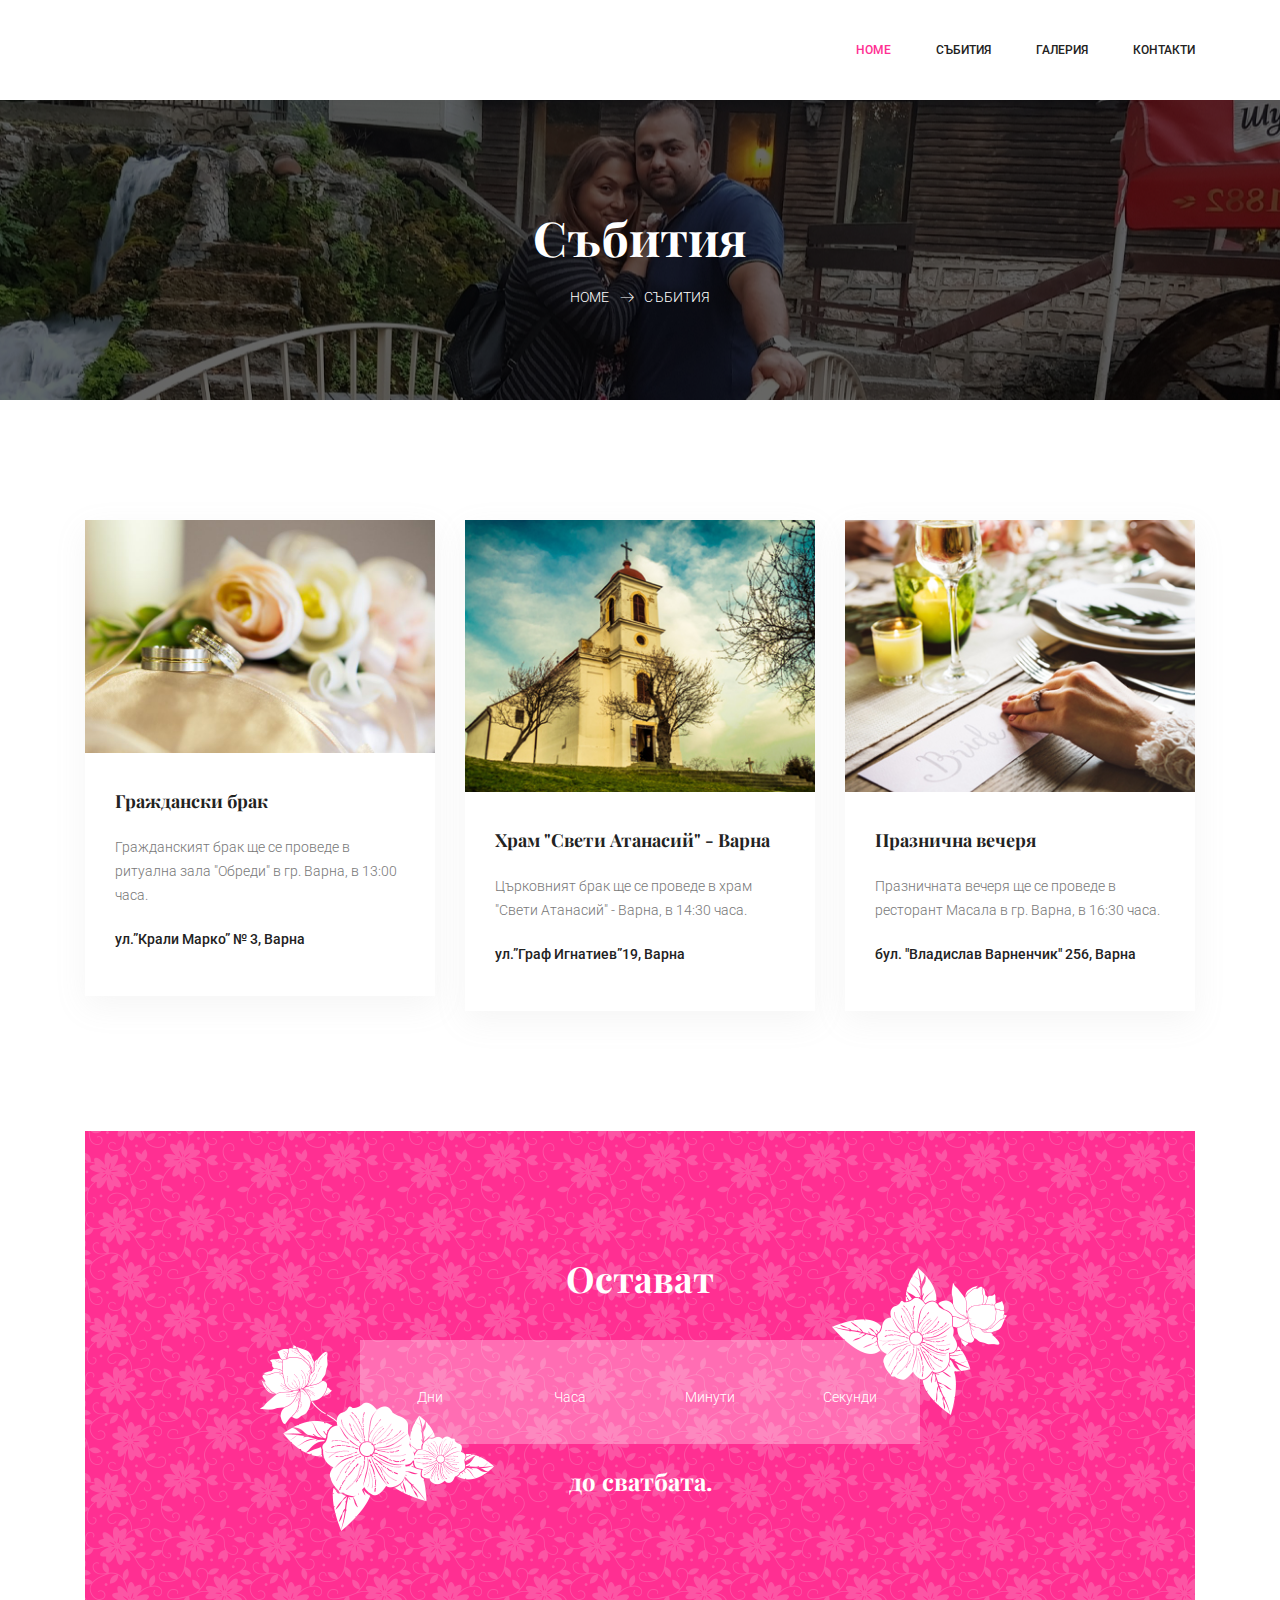
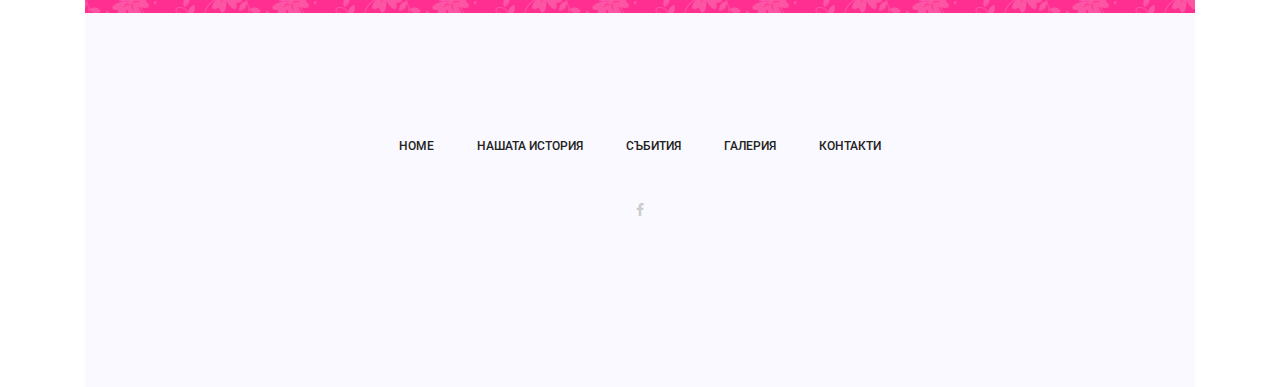
==== commit 28153132: "Finished changes to Responsive design" ====
--- a/accomodation.html
+++ b/accomodation.html
@@ -38,8 +38,8 @@
 					<!-- Collect the nav links, forms, and other content for toggling -->
 					<div class="collapse navbar-collapse offset" id="navbarSupportedContent">
 						<ul class="nav navbar-nav menu_nav ml-auto">
-							<li class="nav-item"><a class="nav-link" href="index.html">Home</a></li>
-							<li class="nav-item active"><a class="nav-link" href="accomodation.html">Събития</a></li>
+							<li class="nav-item active"><a class="nav-link" href="index.html">Home</a></li>
+							<li class="nav-item"><a class="nav-link" href="accomodation.html">Събития</a></li>
 							<li class="nav-item"><a class="nav-link" href="gallery.html">Галерия</a></li>
 							<li class="nav-item"><a class="nav-link" href="contact.html">Контакти</a></li>
 						</ul>
@@ -133,7 +133,7 @@
 					</div>
 					<div class="timer__section hours">
 						<div class="timer__number"></div>
-						<div class="timer__label">Часове</div>
+						<div class="timer__label">Часа</div>
 					</div>
 					<div class="timer__section minutes">
 						<div class="timer__number"></div>
--- a/css/style.css
+++ b/css/style.css
@@ -1,41 +1,41 @@
-/*----------------------------------------------------
-@File: Default Styles
-@Author: Rocky Ahmed
-@URL: http://wethemez.com
-Author E-mail: rockybd1995@gmail.com
-
-This file contains the styling for the actual theme, this
-is the file you need to edit to change the look of the
-theme.
+/*----------------------------------------------------
+@File: Default Styles
+@Author: Rocky Ahmed
+@URL: http://wethemez.com
+Author E-mail: rockybd1995@gmail.com
+
+This file contains the styling for the actual theme, this
+is the file you need to edit to change the look of the
+theme.
 ---------------------------------------------------- */
-/*=====================================================================
-@Template Name: Honey Wedding 
-@Author: Rocky Ahmed
-@Developed By: Rocky Ahmed
-@Developer URL: http://rocky.wethemez.com
-Author E-mail: rockybd1995@gmail.com
-
-@Default Styles
-
-Table of Content:
-01/ Variables
-02/ predefin
-03/ header
-04/ button
-05/ banner
-06/ breadcrumb
-07/ about
-08/ team
-09/ project 
-10/ price 
-11/ team 
-12/ blog 
-13/ video  
-14/ features  
-15/ career  
-16/ contact 
-17/ footer
-
+/*=====================================================================
+@Template Name: Honey Wedding 
+@Author: Rocky Ahmed
+@Developed By: Rocky Ahmed
+@Developer URL: http://rocky.wethemez.com
+Author E-mail: rockybd1995@gmail.com
+
+@Default Styles
+
+Table of Content:
+01/ Variables
+02/ predefin
+03/ header
+04/ button
+05/ banner
+06/ breadcrumb
+07/ about
+08/ team
+09/ project 
+10/ price 
+11/ team 
+12/ blog 
+13/ video  
+14/ features  
+15/ career  
+16/ contact 
+17/ footer
+
 =====================================================================*/
 /*----------------------------------------------------*/
 /*font Variables*/
@@ -232,6 +232,17 @@
     border: none;
     padding: 0px;
     border-radius: 0px;
+  }
+
+  .home_banner_area .banner_inner .overlay {
+    background: url(../img/banner/home-banner.jpg) no-repeat scroll center center;
+    position: relative;
+    left: 0;
+    right: 0;
+    top: 0;
+    height: 20%;
+    bottom: 0;
+    z-index: -1;
   }
 }
 
@@ -1819,6 +1830,17 @@
   .single-post-area .navigation-area .nav-left {
     margin-bottom: 30px;
   }
+
+  .home_banner_area .banner_inner .overlay {
+    background: url(../img/banner/banner-mobile.jpg) no-repeat scroll center center;
+    position: absolute;
+    left: 0;
+    right: 0;
+    top: 0;
+    height: 100%;
+    bottom: 0;
+    z-index: -1;
+  }
 }
 
 .single-post-area .navigation-area .nav-right {
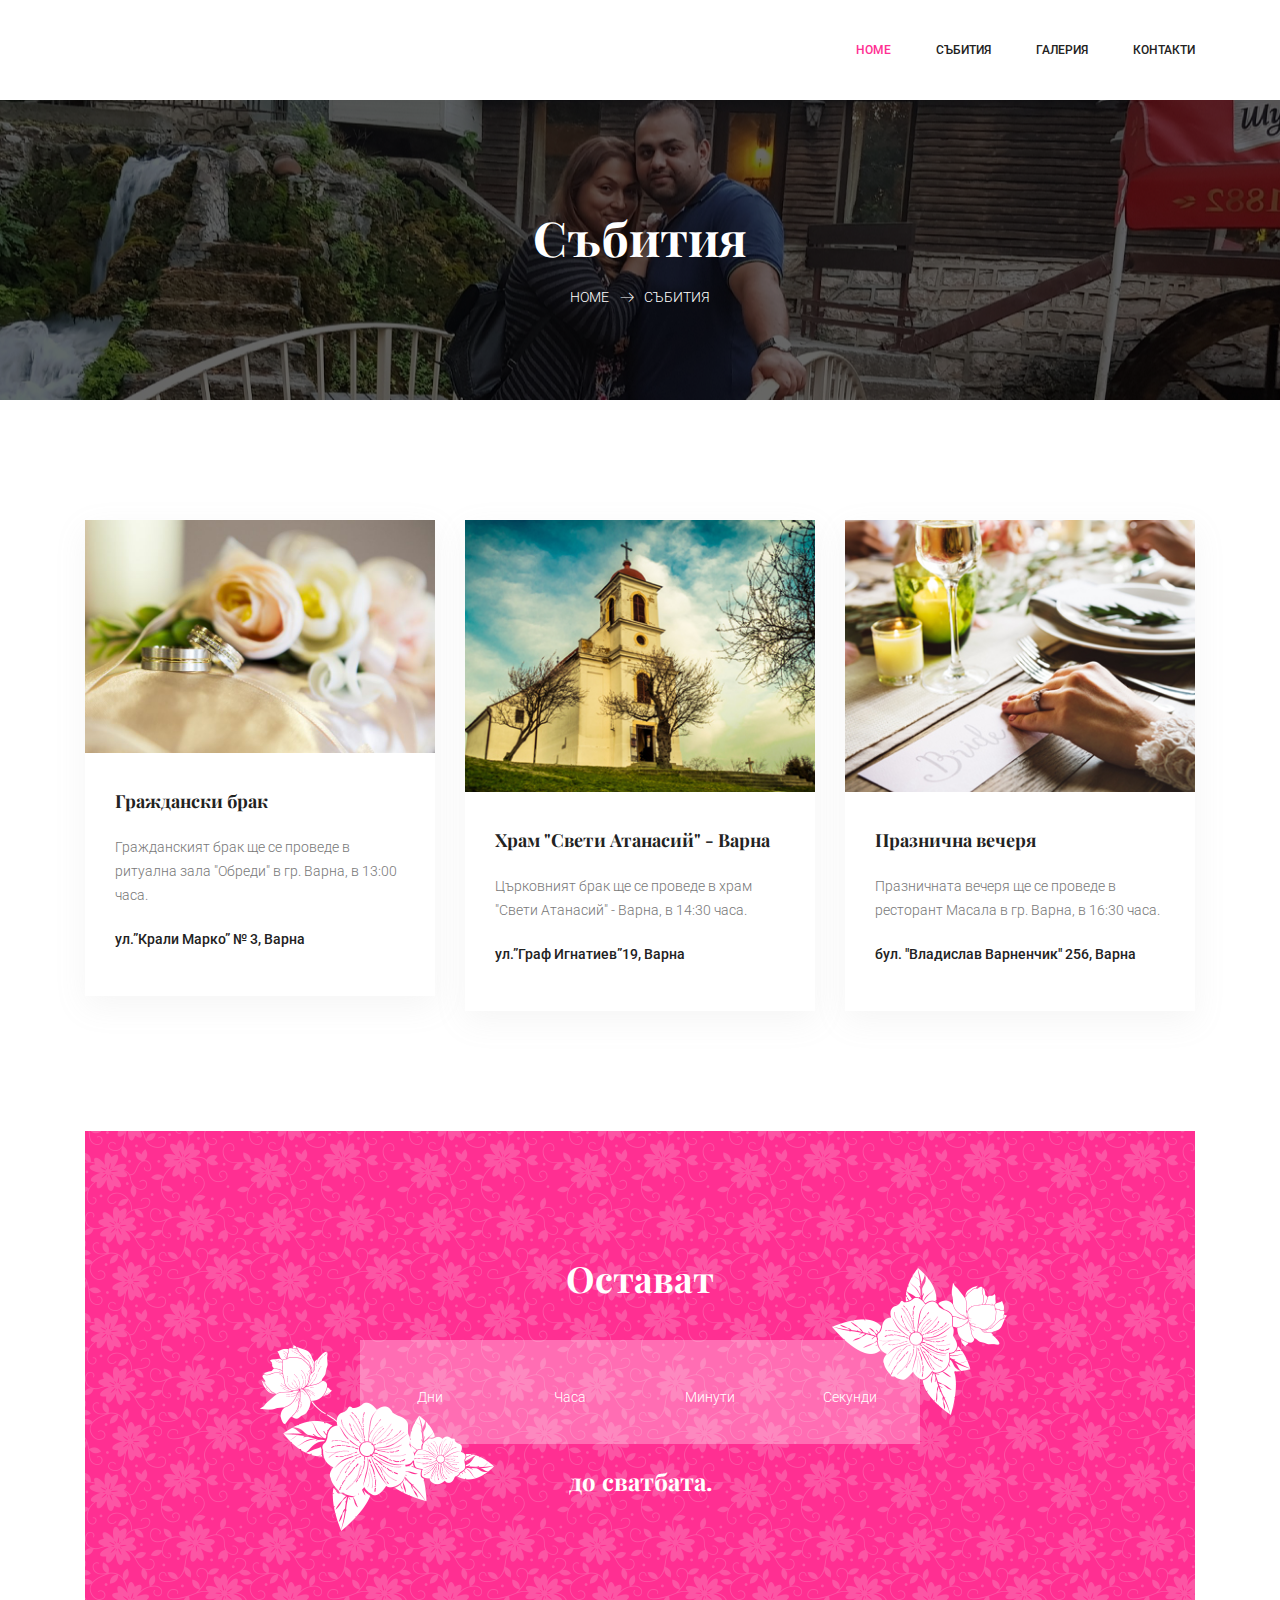
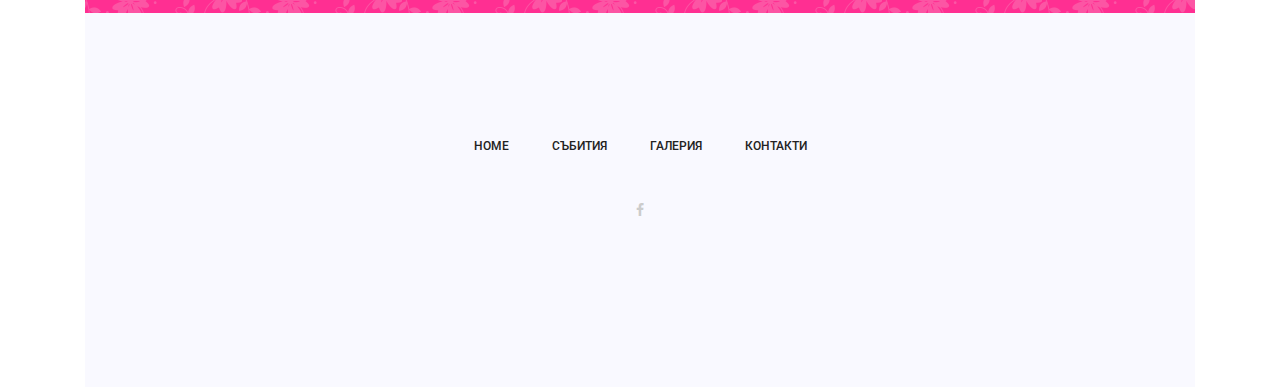
==== commit a777a11e: "changed footer nav" ====
--- a/accomodation.html
+++ b/accomodation.html
@@ -157,7 +157,6 @@
 			<div class="footer_inner p_120">
 				<ul class="list f_menu">
 					<li><a href="./index.html">Home</a></li>
-					<li><a href="./our-story.html">Нашата История</a></li>
 					<li><a href="./accomodation.html">Събития</a></li>
 					<li><a href="./gallery.html">Галерия</a></li>
 					<li><a href="./contact.html">Контакти</a></li>
